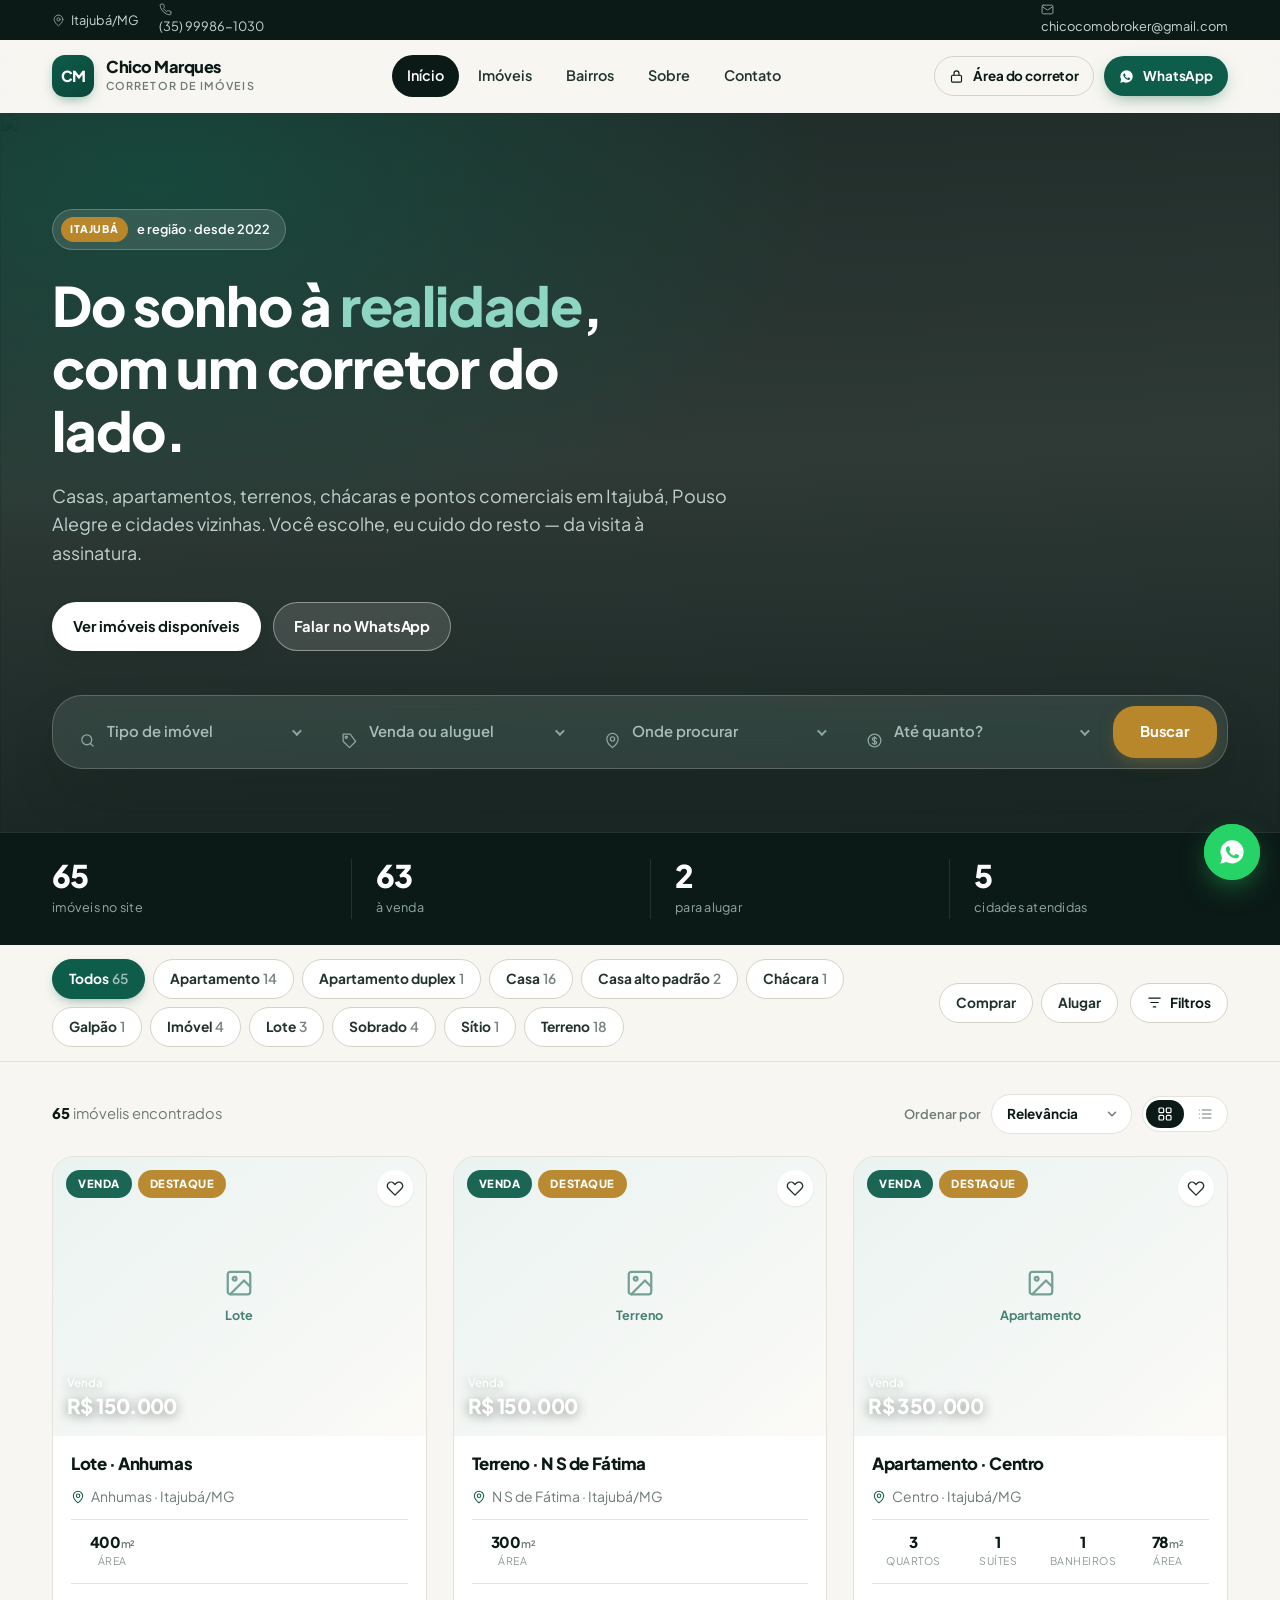
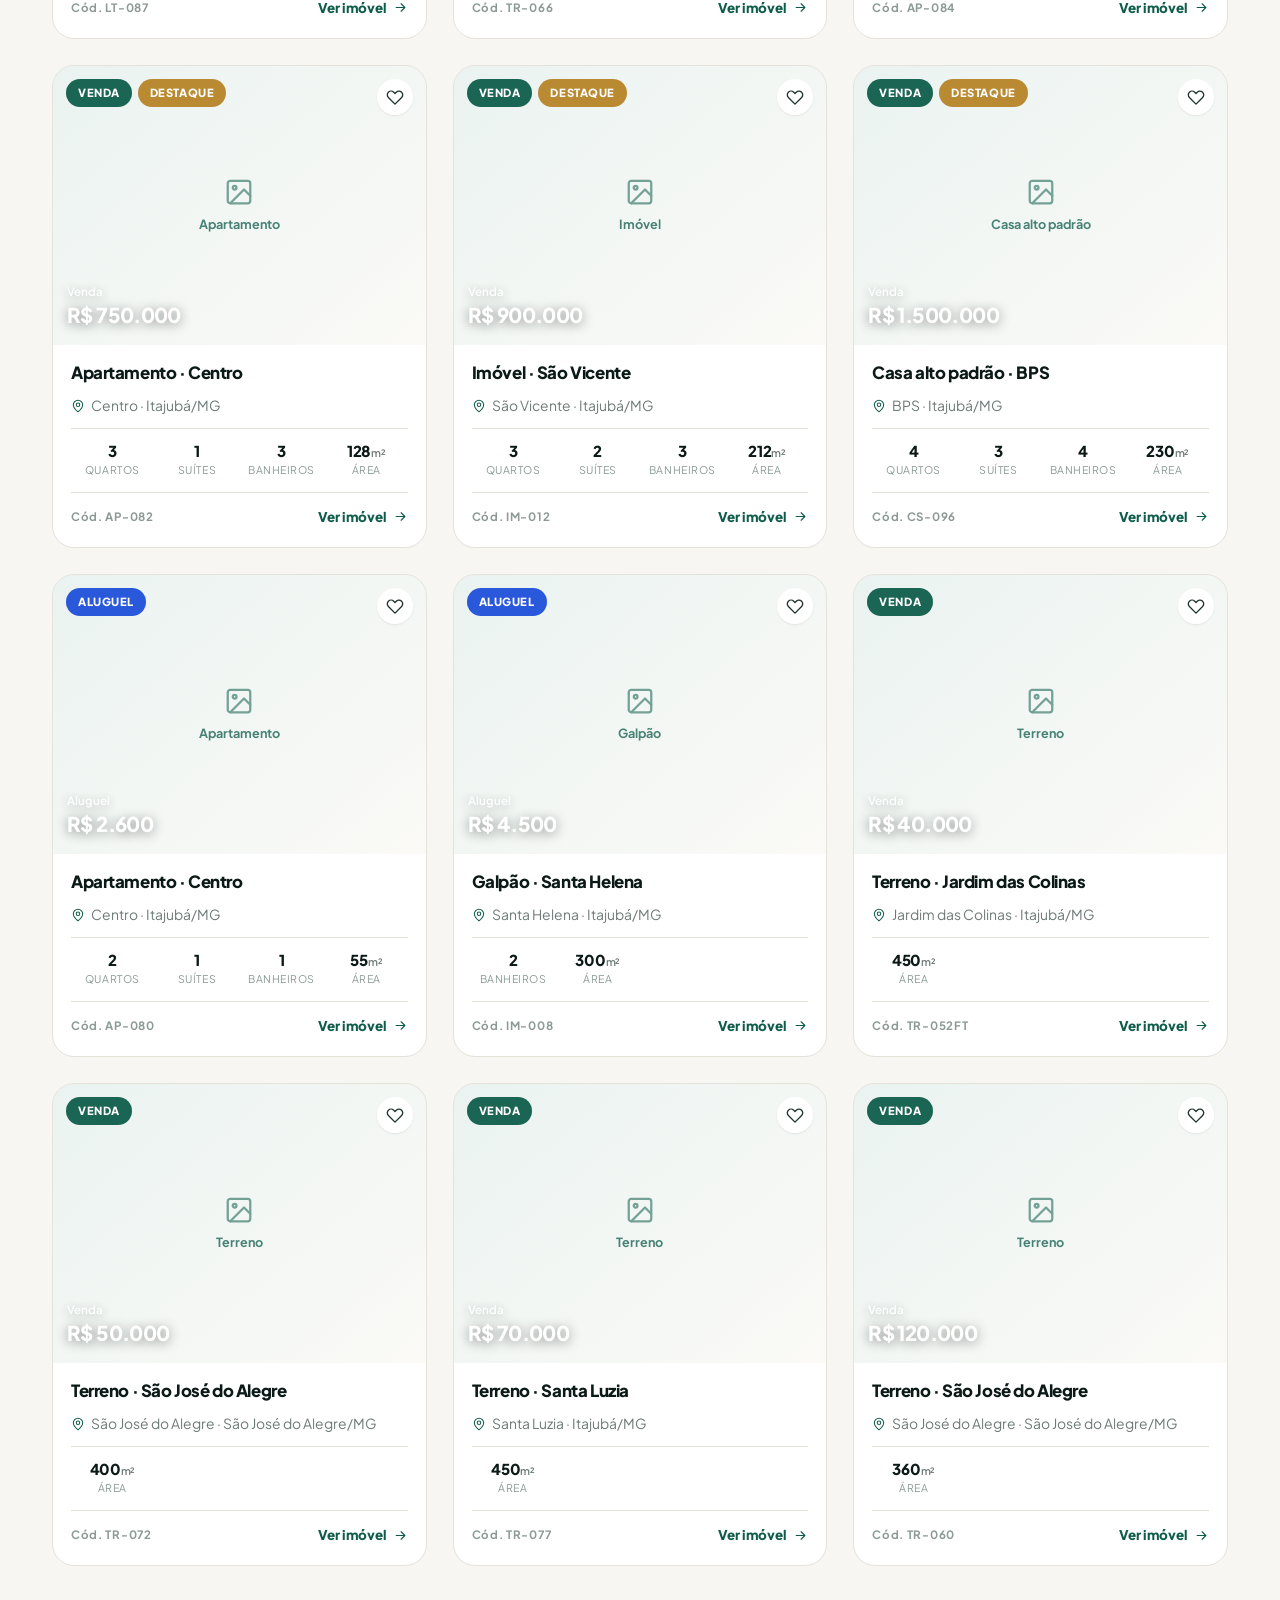
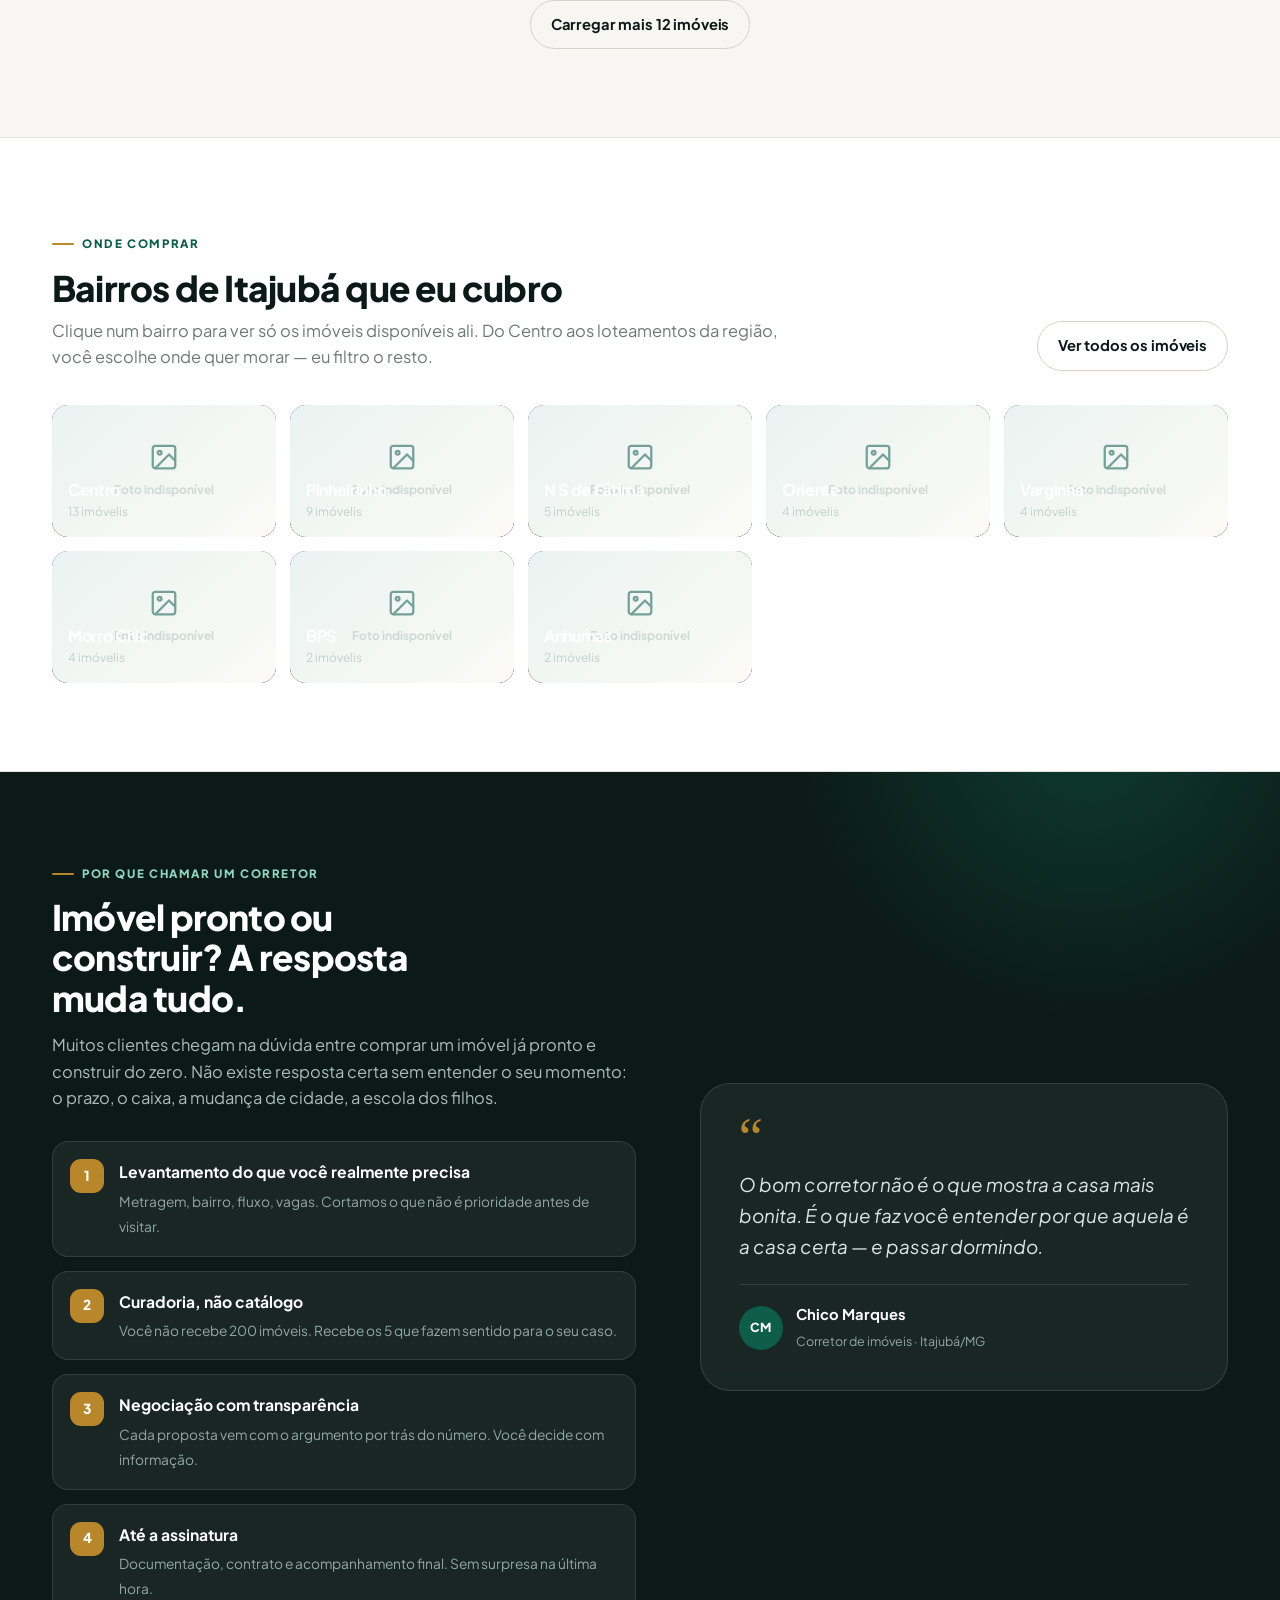
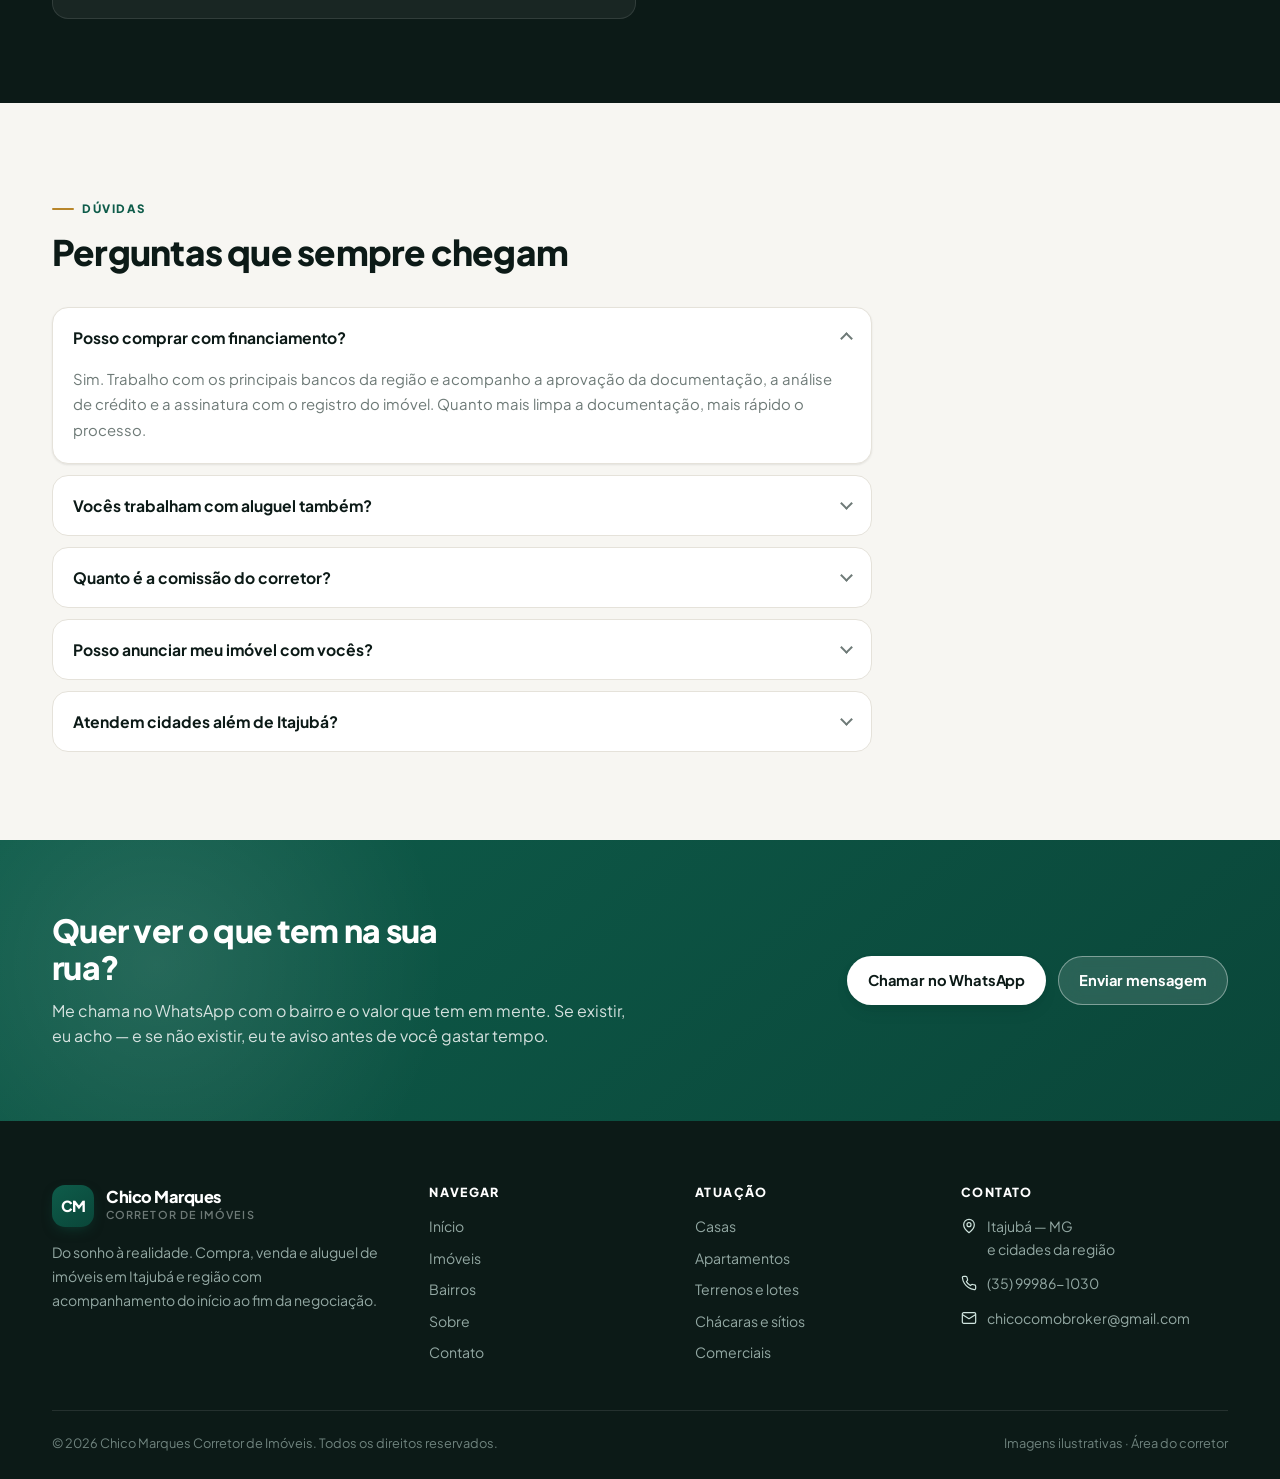
==== index.html @ 3d305823 "Add files via upload" ====
<!DOCTYPE html>
<html lang="pt-BR">
<head>
<meta charset="utf-8">
<meta name="viewport" content="width=device-width,initial-scale=1">
<title>Chico Marques · Corretor de Imóveis em Itajubá/MG</title>
<meta name="description" content="Casas, apartamentos, terrenos, chácaras e imóveis comerciais em Itajubá e região. Compra, venda e aluguel com acompanhamento do corretor Chico Marques.">
<meta name="theme-color" content="#0E5C4A">
<meta property="og:title" content="Chico Marques · Corretor de Imóveis em Itajubá/MG">
<meta property="og:description" content="Encontre casas, apartamentos e terrenos em Itajubá e região. Venda e aluguel.">
<meta property="og:type" content="website">
<link rel="preconnect" href="https://fonts.googleapis.com">
<link rel="preconnect" href="https://fonts.gstatic.com" crossorigin>
<link href="https://fonts.googleapis.com/css2?family=Plus+Jakarta+Sans:ital,wght@0,400;0,500;0,600;0,700;0,800;1,400&display=swap" rel="stylesheet">
<link rel="stylesheet" href="assets/css/styles.css">
<link rel="icon" href="data:image/svg+xml,<svg xmlns='http://www.w3.org/2000/svg' viewBox='0 0 100 100'><rect width='100' height='100' rx='24' fill='%230E5C4A'/><text x='50' y='68' font-size='46' font-family='sans-serif' font-weight='800' fill='white' text-anchor='middle'>CM</text></svg>">
</head>
<body id="top" data-page="home">

<!-- ===== HERO ===== -->
<section class="hero">
  <div class="hero-bg">
    <img src="https://images.unsplash.com/photo-1560518883-ce09059eeffa?auto=format&fit=crop&w=2000&q=72" alt="" aria-hidden="true">
  </div>
  <div class="wrap">
    <span class="hero-tag"><b>Itajubá</b> e região · desde 2022</span>
    <h1>Do sonho à <em>realidade</em>, com um corretor do lado.</h1>
    <p class="lead">Casas, apartamentos, terrenos, chácaras e pontos comerciais em Itajubá, Pouso Alegre e cidades vizinhas. Você escolhe, eu cuido do resto — da visita à assinatura.</p>
    <div class="hero-actions">
      <a class="btn btn-white" href="#imoveis">Ver imóveis disponíveis</a>
      <a class="btn btn-light" id="heroWa">Falar no WhatsApp</a>
    </div>

    <!-- busca rápida -->
    <form class="search" id="quickSearch" autocomplete="off">
      <div class="search-field">
        <span data-ic="search"></span>
        <select name="tipo" id="qTipo" required><option value="" selected>Tipo de imóvel</option></select>
      </div>
      <div class="search-field">
        <span data-ic="tag"></span>
        <select name="finalidade" id="qFim" required>
          <option value="">Venda ou aluguel</option>
          <option value="venda">Comprar</option>
          <option value="aluguel">Alugar</option>
        </select>
      </div>
      <div class="search-field">
        <span data-ic="pin"></span>
        <select name="local" id="qLocal" required><option value="" selected>Onde procurar</option></select>
      </div>
      <div class="search-field">
        <span data-ic="money"></span>
        <select name="preco" id="qPreco" required><option value="">Até quanto?</option></select>
      </div>
      <button class="btn btn-gold" type="submit">Buscar</button>
    </form>
  </div>

  <div class="stats">
    <div class="wrap">
      <div class="stat"><b data-stat="total">—</b><span>imóveis no site</span></div>
      <div class="stat"><b data-stat="venda">—</b><span>à venda</span></div>
      <div class="stat"><b data-stat="aluguel">—</b><span>para alugar</span></div>
      <div class="stat"><b data-stat="cidades">—</b><span>cidades atendidas</span></div>
    </div>
  </div>
</section>

<!-- ===== TOOLBAR DE FILTROS ===== -->
<div class="toolbar" id="imoveis">
  <div class="wrap">
    <div class="toolbar-row">
      <div class="chips" id="tipoChips"></div>
      <div class="chips" style="flex:none">
        <button class="chip" data-fim="venda">Comprar</button>
        <button class="chip" data-fim="aluguel">Alugar</button>
      </div>
      <button class="filter-btn" id="btnFiltros" aria-expanded="false"></button>
    </div>

    <div class="filters" id="filtros">
      <div class="filters-inner">
        <div class="fgroup">
          <label for="fCidade">Cidade</label>
          <select id="fCidade"><option value="">Todas</option></select>
        </div>
        <div class="fgroup">
          <label for="fBairro">Bairro</label>
          <select id="fBairro"><option value="">Todos</option></select>
        </div>
        <div class="fgroup">
          <label>Preço máximo</label>
          <div class="price-row">
            <select id="fPrecoMin"><option value="">mín.</option></select>
            <span>até</span>
            <select id="fPrecoMax"><option value="">máx.</option></select>
          </div>
        </div>
        <div class="fgroup">
          <label for="fQuartos">Dormitórios</label>
          <select id="fQuartos">
            <option value="">Qualquer</option>
            <option value="1">1+</option><option value="2">2+</option>
            <option value="3">3+</option><option value="4">4+</option><option value="5">5+</option>
          </select>
        </div>
        <div class="fgroup">
          <label for="fArea">Área mínima</label>
          <select id="fArea">
            <option value="">Qualquer</option>
            <option value="50">50 m²+</option><option value="100">100 m²+</option>
            <option value="150">150 m²+</option><option value="200">200 m²+</option>
            <option value="500">500 m²+</option>
          </select>
        </div>
        <div class="fgroup">
          <label>Extras</label>
          <div class="chipset">
            <label class="chk"><input type="checkbox" id="fDestaque"><span>Só destaques</span></label>
            <label class="chk"><input type="checkbox" id="fFav"><span>Meus favoritos</span></label>
          </div>
        </div>
        <div class="filt-actions">
          <button class="btn btn-ghost btn-sm" id="btnLimpar">Limpar todos os filtros</button>
          <span class="spacer"></span>
          <button class="btn btn-primary btn-sm" id="btnFecharFiltros">Ver resultados</button>
        </div>
      </div>
    </div>
  </div>
</div>

<!-- ===== GRID ===== -->
<section class="section" style="padding-top:32px">
  <div class="wrap">
    <div class="result-bar">
      <div class="result-count" id="resultCount">Carregando imóveis…</div>
      <div class="result-right">
        <label for="fOrdem">Ordenar por</label>
        <select id="fOrdem">
          <option value="relevancia">Relevância</option>
          <option value="menor">Menor preço</option>
          <option value="maior">Maior preço</option>
          <option value="area">Maior área</option>
          <option value="novo">Mais recentes</option>
        </select>
        <div class="viewtoggle" role="group" aria-label="Visualização">
          <button data-view="grid" class="on" aria-label="Grade" id="vGrid"></button>
          <button data-view="list" aria-label="Lista" id="vList"></button>
        </div>
      </div>
    </div>

    <div class="grid" id="grid"></div>
    <div id="emptyBox" hidden></div>
    <div style="display:flex;justify-content:center;margin-top:34px" id="moreBox" hidden>
      <button class="btn btn-ghost" id="btnMais">Carregar mais imóveis</button>
    </div>
  </div>
</section>

<!-- ===== BAIRROS ===== -->
<section class="section" id="bairros" style="background:var(--surface);border-block:1px solid var(--line)">
  <div class="wrap">
    <div class="section-head">
      <div>
        <span class="eyebrow">Onde comprar</span>
        <h2>Bairros de Itajubá que eu cubro</h2>
        <p class="lead">Clique num bairro para ver só os imóveis disponíveis ali. Do Centro aos loteamentos da região, você escolhe onde quer morar — eu filtro o resto.</p>
      </div>
      <button class="btn btn-ghost" id="verTodos">Ver todos os imóveis</button>
    </div>
    <div class="neigh" id="neighGrid"></div>
  </div>
</section>

<!-- ===== SOBRE ===== -->
<section class="band" id="sobre">
  <div class="wrap band-grid">
    <div>
      <span class="eyebrow" style="color:#8FD6C2">Por que chamar um corretor</span>
      <h2>Imóvel pronto ou construir? A resposta muda tudo.</h2>
      <p class="lead">Muitos clientes chegam na dúvida entre comprar um imóvel já pronto e construir do zero. Não existe resposta certa sem entender o seu momento: o prazo, o caixa, a mudança de cidade, a escola dos filhos.</p>
      <div class="pill-list">
        <div class="pill-row"><span class="n">1</span><div><b>Levantamento do que você realmente precisa</b><span>Metragem, bairro, fluxo, vagas. Cortamos o que não é prioridade antes de visitar.</span></div></div>
        <div class="pill-row"><span class="n">2</span><div><b>Curadoria, não catálogo</b><span>Você não recebe 200 imóveis. Recebe os 5 que fazem sentido para o seu caso.</span></div></div>
        <div class="pill-row"><span class="n">3</span><div><b>Negociação com transparência</b><span>Cada proposta vem com o argumento por trás do número. Você decide com informação.</span></div></div>
        <div class="pill-row"><span class="n">4</span><div><b>Até a assinatura</b><span>Documentação, contrato e acompanhamento final. Sem surpresa na última hora.</span></div></div>
      </div>
    </div>
    <div class="quote">
      <div class="quote-mark">“</div>
      <p>O bom corretor não é o que mostra a casa mais bonita. É o que faz você entender por que aquela é a casa certa — e passar dormindo.</p>
      <footer>
        <span class="av">CM</span>
        <div><b>Chico Marques</b><span>Corretor de imóveis · Itajubá/MG</span></div>
      </footer>
    </div>
  </div>
</section>

<!-- ===== FAQ ===== -->
<section class="section">
  <div class="wrap">
    <div class="section-head">
      <div>
        <span class="eyebrow">Dúvidas</span>
        <h2>Perguntas que sempre chegam</h2>
      </div>
    </div>
    <div class="faq">
      <details open><summary>Posso comprar com financiamento?</summary><div class="ans">Sim. Trabalho com os principais bancos da região e acompanho a aprovação da documentação, a análise de crédito e a assinatura com o registro do imóvel. Quanto mais limpa a documentação, mais rápido o processo.</div></details>
      <details><summary>Vocês trabalham com aluguel também?</summary><div class="ans">Sim. Além de vendas, atendo locação de casas, apartamentos, salas e galpões — tanto para proprietários que querem ter o imóvel alugado quanto para quem busca morar ou montar negócio.</div></details>
      <details><summary>Quanto é a comissão do corretor?</summary><div class="ans">A comissão varia conforme o tipo de operação e é combinada antes de qualquer anúncio. Nada é cobrado do cliente sem alinhamento prévio — é uma regra que não negocio.</div></details>
      <details><summary>Posso anunciar meu imóvel com vocês?</summary><div class="ans">Pode. A área do corretor permite cadastrar o imóvel em poucos minutos, com fotos, valor, metragem e descrição. É só pedir o acesso — leva menos de um minuto para começar.</div></details>
      <details><summary>Atendem cidades além de Itajubá?</summary><div class="ans">Sim. Atendo Itajubá, Pouso Alegre e região, incluindo Pedralva, Piranguinho, Delfim Moreira, Santa Rita do Sapucaí e São José do Alegre.</div></details>
    </div>
  </div>
</section>

<!-- ===== CTA ===== -->
<section class="cta">
  <div class="wrap">
    <div>
      <h2>Quer ver o que tem na sua rua?</h2>
      <p>Me chama no WhatsApp com o bairro e o valor que tem em mente. Se existir, eu acho — e se não existir, eu te aviso antes de você gastar tempo.</p>
    </div>
    <div class="cta-actions">
      <a class="btn btn-white" id="ctaWa">Chamar no WhatsApp</a>
      <a class="btn btn-light" href="contato.html">Enviar mensagem</a>
    </div>
  </div>
</section>

<script src="assets/js/data.js"></script>
<script src="assets/js/supabase-config.js"></script>
<script src="assets/js/app.js"></script>
<script>CM.run('assets/js/home.js')</script>
</body>
</html>
---- assets/css/styles.css ----
/* ============================================================
   Chico Marques — Corretor de Imóveis · Itajubá/MG
   Design system
   ============================================================ */

/* ---------- reset ---------- */
*,*::before,*::after{box-sizing:border-box}
*{margin:0;padding:0}
html{-webkit-text-size-adjust:100%;scroll-behavior:smooth}
img,svg,video{display:block;max-width:100%}
button,input,select,textarea{font:inherit;color:inherit}
button{background:none;border:0;cursor:pointer}
a{color:inherit;text-decoration:none}
ul,ol{list-style:none}

/* ---------- tokens ---------- */
:root{
  --ink:#0C1A17;
  --ink-2:#22332F;
  --muted:#6E7A77;
  --muted-2:#8C9995;

  --bg:#F7F6F2;
  --surface:#FFFFFF;
  --surface-2:#FBFAF7;
  --line:#E5E2DA;
  --line-2:#D6D2C6;

  --brand:#0E5C4A;
  --brand-700:#0A4639;
  --brand-600:#115F4B;
  --brand-100:#CFE4DE;
  --brand-50:#EAF3F1;

  --gold:#B8862B;
  --gold-50:#F7EFE0;

  --venda:#0E5C4A;
  --aluguel:#1D4ED8;

  --r-sm:10px; --r:16px; --r-lg:22px; --r-xl:30px; --r-full:999px;

  --sh-1:0 1px 2px rgba(12,26,23,.05), 0 1px 3px rgba(12,26,23,.04);
  --sh-2:0 2px 6px rgba(12,26,23,.05), 0 8px 20px -6px rgba(12,26,23,.10);
  --sh-3:0 10px 34px -10px rgba(12,26,23,.18), 0 4px 10px -4px rgba(12,26,23,.08);
  --sh-4:0 24px 60px -18px rgba(12,26,23,.30);

  --ff:'Plus Jakarta Sans',-apple-system,BlinkMacSystemFont,'Segoe UI',Roboto,sans-serif;
  --maxw:1240px;
  --hdr:72px;
}

/* ---------- base ---------- */
body{
  font-family:var(--ff);
  background:var(--bg);
  color:var(--ink);
  font-size:16px;
  line-height:1.6;
  -webkit-font-smoothing:antialiased;
  overflow-x:hidden;
}
body.no-scroll{overflow:hidden}
h1,h2,h3,h4{line-height:1.15;letter-spacing:-.022em;font-weight:800}
h1{font-size:clamp(2rem,4.6vw,3.4rem)}
h2{font-size:clamp(1.5rem,2.8vw,2.2rem)}
h3{font-size:1.12rem;font-weight:700}
small{font-size:.82rem}
img{background:var(--line)}

.wrap{width:100%;max-width:var(--maxw);margin-inline:auto;padding-inline:clamp(16px,4vw,32px)}
.sr{position:absolute;width:1px;height:1px;padding:0;margin:-1px;overflow:hidden;clip:rect(0 0 0 0);white-space:nowrap;border:0}
.eyebrow{
  display:inline-flex;align-items:center;gap:8px;
  font-size:.72rem;font-weight:800;letter-spacing:.14em;text-transform:uppercase;
  color:var(--brand);margin-bottom:14px;
}
.eyebrow::before{content:"";width:22px;height:2px;background:var(--gold);border-radius:2px}
.lead{color:var(--muted);font-size:1.03rem;max-width:62ch}
.mono{font-variant-numeric:tabular-nums}

/* ---------- buttons ---------- */
.btn{
  display:inline-flex;align-items:center;justify-content:center;gap:9px;
  padding:12px 20px;border-radius:var(--r-full);
  font-weight:700;font-size:.92rem;letter-spacing:-.01em;
  border:1.5px solid transparent;cursor:pointer;
  transition:transform .16s ease,box-shadow .2s ease,background .2s ease,color .2s ease,border-color .2s ease;
  white-space:nowrap;
}
.btn:active{transform:translateY(1px) scale(.99)}
.btn svg{width:17px;height:17px;flex:none}
.btn-primary{background:var(--brand);color:#fff;box-shadow:0 6px 18px -6px rgba(14,92,74,.55)}
.btn-primary:hover{background:var(--brand-700);box-shadow:0 10px 26px -8px rgba(14,92,74,.6)}
.btn-gold{background:var(--gold);color:#fff;box-shadow:0 6px 18px -6px rgba(184,134,43,.5)}
.btn-gold:hover{filter:brightness(.93)}
.btn-ghost{background:transparent;border-color:var(--line-2);color:var(--ink)}
.btn-ghost:hover{border-color:var(--ink);background:var(--surface)}
.btn-light{background:rgba(255,255,255,.13);border-color:rgba(255,255,255,.4);color:#fff;backdrop-filter:blur(10px)}
.btn-light:hover{background:rgba(255,255,255,.24)}
.btn-white{background:#fff;color:var(--ink);box-shadow:var(--sh-2)}
.btn-white:hover{box-shadow:var(--sh-3)}
.btn-danger{background:#FEF2F2;color:#B42318;border-color:#FBD5D5}
.btn-danger:hover{background:#FEE2E2}
.btn-sm{padding:8px 14px;font-size:.84rem}
.btn-sm svg{width:15px;height:15px}
.btn-block{width:100%}
.btn[disabled]{opacity:.5;pointer-events:none}

/* ---------- topbar ---------- */
.topbar{background:var(--ink);color:#C9D4D0;font-size:.8rem}
.topbar .wrap{display:flex;align-items:center;justify-content:space-between;gap:20px;height:40px}
.topbar a:hover{color:#fff}
.topbar-l{display:flex;align-items:center;gap:20px}
.topbar span{display:inline-flex;align-items:center;gap:6px}
.topbar svg{width:13px;height:13px;opacity:.7}

/* ---------- header ---------- */
.header{
  position:sticky;top:0;z-index:80;
  background:rgba(247,246,242,.82);
  backdrop-filter:saturate(180%) blur(16px);
  border-bottom:1px solid transparent;
  transition:border-color .25s,box-shadow .25s,background .25s;
}
.header.stuck{border-bottom-color:var(--line);box-shadow:0 2px 14px -8px rgba(12,26,23,.2)}
.header .wrap{display:flex;align-items:center;justify-content:space-between;gap:24px;height:var(--hdr)}
.brand{display:flex;align-items:center;gap:12px;flex:none}
.brand-mark{
  width:42px;height:42px;border-radius:13px;flex:none;
  background:linear-gradient(145deg,var(--brand) 0%,var(--brand-700) 100%);
  color:#fff;display:grid;place-items:center;font-weight:800;font-size:.95rem;letter-spacing:-.04em;
  box-shadow:0 5px 14px -5px rgba(14,92,74,.6);
}
.brand-txt strong{display:block;font-size:1.02rem;font-weight:800;letter-spacing:-.03em;line-height:1.15}
.brand-txt span{display:block;font-size:.68rem;color:var(--muted);letter-spacing:.1em;text-transform:uppercase;font-weight:600}

.nav{display:flex;align-items:center;gap:4px}
.nav a{
  padding:9px 15px;border-radius:var(--r-full);font-size:.9rem;font-weight:600;color:var(--ink-2);
  transition:background .18s,color .18s;
}
.nav a:hover{background:var(--brand-50);color:var(--brand)}
.nav a.on{background:var(--ink);color:#fff}
.header-cta{display:flex;align-items:center;gap:10px;flex:none}

.burger{display:none;width:42px;height:42px;border-radius:12px;border:1.5px solid var(--line-2);place-items:center}
.burger svg{width:20px;height:20px}

/* mobile drawer */
.drawer{
  position:fixed;inset:0;z-index:120;visibility:hidden;
  overflow:hidden;   /* sem isso o painel fechado (translateX(100%)) estica a página */
}
.drawer.open{visibility:visible}
.drawer-bd{position:absolute;inset:0;background:rgba(12,26,23,.5);opacity:0;transition:opacity .28s}
.drawer.open .drawer-bd{opacity:1}
.drawer-panel{
  position:absolute;top:0;right:0;height:100%;width:min(330px,86vw);
  background:var(--surface);box-shadow:var(--sh-4);
  transform:translateX(100%);transition:transform .3s cubic-bezier(.4,0,.2,1);
  display:flex;flex-direction:column;padding:20px;
}
.drawer.open .drawer-panel{transform:none}
.drawer-panel nav{display:flex;flex-direction:column;gap:2px;margin-top:22px}
.drawer-panel nav a{padding:14px 16px;border-radius:14px;font-weight:700;font-size:1rem}
.drawer-panel nav a:hover{background:var(--brand-50);color:var(--brand)}
.drawer-x{margin-left:auto;width:40px;height:40px;border-radius:12px;display:grid;place-items:center;background:var(--bg)}
.drawer-x svg{width:19px;height:19px}
.drawer-foot{margin-top:auto;display:grid;gap:10px}

/* ---------- hero ---------- */
.hero{position:relative;isolation:isolate;color:#fff;overflow:hidden;background:var(--ink)}
.hero-bg{position:absolute;inset:0;z-index:-2}
.hero-bg img{width:100%;height:100%;object-fit:cover;opacity:.42}
.hero-bg::after{
  content:"";position:absolute;inset:0;
  background:
    radial-gradient(1100px 600px at 12% 8%, rgba(14,92,74,.55), transparent 62%),
    linear-gradient(178deg, rgba(12,26,23,.78) 0%, rgba(12,26,23,.62) 42%, rgba(12,26,23,.94) 100%);
}
.hero .wrap{padding-block:clamp(52px,8vw,96px) clamp(40px,6vw,64px);position:relative}
.hero-tag{
  display:inline-flex;align-items:center;gap:9px;padding:7px 15px 7px 8px;border-radius:var(--r-full);
  background:rgba(255,255,255,.12);border:1px solid rgba(255,255,255,.22);
  backdrop-filter:blur(10px);font-size:.8rem;font-weight:600;margin-bottom:24px;
}
.hero-tag b{
  background:var(--gold);color:#fff;font-size:.66rem;font-weight:800;letter-spacing:.08em;
  text-transform:uppercase;padding:4px 9px;border-radius:var(--r-full);
}
.hero h1{max-width:16ch;margin-bottom:20px}
.hero h1 em{font-style:normal;color:#8FD6C2}
.hero p.lead{color:#C2D0CC;font-size:clamp(1rem,1.4vw,1.12rem);max-width:52ch;margin-bottom:34px}
.hero-actions{display:flex;flex-wrap:wrap;gap:12px;margin-bottom:44px}

/* busca */
.search{
  background:rgba(255,255,255,.1);
  border:1px solid rgba(255,255,255,.2);
  backdrop-filter:blur(18px) saturate(160%);
  border-radius:var(--r-xl);
  padding:10px;display:grid;gap:8px;
  grid-template-columns:repeat(4,1fr) auto;
  box-shadow:var(--sh-4);
}
.search-field{position:relative;display:flex;align-items:center}
.search-field svg{position:absolute;left:16px;width:17px;height:17px;color:#8FA5A0;pointer-events:none}
.search-field select{
  width:100%;appearance:none;-webkit-appearance:none;
  background:transparent;border:0;outline:0;
  color:#fff;font-weight:600;font-size:.93rem;
  padding:14px 34px 14px 44px;border-radius:var(--r-lg);cursor:pointer;
  transition:background .2s;
}
.search-field select:hover{background:rgba(255,255,255,.08)}
.search-field select option{background:var(--surface);color:var(--ink);font-weight:500}
.search-field select:invalid,.search-field select.ph{color:#A9BCB8}
.search-field::after{
  content:"";position:absolute;right:18px;width:7px;height:7px;pointer-events:none;
  border-right:2px solid #8FA5A0;border-bottom:2px solid #8FA5A0;transform:rotate(45deg) translateY(-2px);
}
.search .btn{align-self:stretch;border-radius:var(--r-lg);padding-inline:26px}
.search-div{display:none}

/* stats */
.stats{
  position:relative;margin-top:-1px;
  background:var(--ink);color:#fff;
  border-top:1px solid rgba(255,255,255,.1);
}
.stats .wrap{
  display:grid;grid-template-columns:repeat(4,1fr);
  padding-block:26px;gap:20px;
}
.stat b{display:block;font-size:clamp(1.4rem,2.6vw,1.95rem);font-weight:800;letter-spacing:-.03em;line-height:1.1}
.stat span{font-size:.79rem;color:#93A8A3;letter-spacing:.02em}
.stat + .stat{border-left:1px solid rgba(255,255,255,.1);padding-left:24px}

/* ---------- seções ---------- */
.section{padding-block:clamp(52px,7vw,88px)}
.section-head{display:flex;align-items:flex-end;justify-content:space-between;gap:24px;flex-wrap:wrap;margin-bottom:34px}
.section-head .lead{margin-top:10px}

/* ---------- toolbar / filtros ---------- */
.toolbar{
  position:sticky;top:var(--hdr);z-index:60;
  background:rgba(247,246,242,.93);
  backdrop-filter:saturate(180%) blur(14px);
  border-bottom:1px solid var(--line);
  padding-block:14px;
}
.toolbar-row{display:flex;align-items:center;gap:12px;flex-wrap:wrap}
.chips{display:flex;gap:8px;flex-wrap:wrap;flex:1;min-width:0}
.chip{
  padding:8px 16px;border-radius:var(--r-full);
  border:1.5px solid var(--line-2);background:var(--surface);
  font-size:.86rem;font-weight:700;color:var(--ink-2);
  transition:all .18s ease;white-space:nowrap;
}
.chip:hover{border-color:var(--brand);color:var(--brand)}
.chip.on{background:var(--brand);border-color:var(--brand);color:#fff;box-shadow:0 5px 14px -6px rgba(14,92,74,.6)}
.chip .n{opacity:.6;font-weight:600;margin-left:3px}
.filter-btn{
  display:inline-flex;align-items:center;gap:8px;padding:8px 16px;border-radius:var(--r-full);
  border:1.5px solid var(--line-2);background:var(--surface);font-size:.86rem;font-weight:700;
  transition:all .18s;white-space:nowrap;
}
.filter-btn:hover{border-color:var(--brand);color:var(--brand)}
.filter-btn.on{background:var(--ink);border-color:var(--ink);color:#fff}
.filter-btn svg{width:15px;height:15px}
.filter-btn .n{
  background:var(--gold);color:#fff;font-size:.7rem;font-weight:800;
  min-width:18px;height:18px;border-radius:var(--r-full);display:grid;place-items:center;padding-inline:5px;
}

/* painel de filtros */
.filters{
  overflow:hidden;max-height:0;opacity:0;
  transition:max-height .38s cubic-bezier(.4,0,.2,1),opacity .28s,margin .38s;
  margin-top:0;
}
.filters.open{max-height:620px;opacity:1;margin-top:14px}
.filters-inner{
  background:var(--surface);border:1px solid var(--line);border-radius:var(--r-lg);
  padding:22px;box-shadow:var(--sh-1);
  display:grid;gap:20px;
  grid-template-columns:repeat(auto-fit,minmax(185px,1fr));
}
.fgroup{display:flex;flex-direction:column;gap:7px;min-width:0}
.fgroup>label{font-size:.72rem;font-weight:800;letter-spacing:.09em;text-transform:uppercase;color:var(--muted)}
.fgroup select,.fgroup input{
  width:100%;appearance:none;-webkit-appearance:none;
  background:var(--surface-2);border:1.5px solid var(--line);border-radius:12px;
  padding:11px 13px;font-size:.9rem;font-weight:600;outline:0;transition:border-color .18s,background .18s;
}
.fgroup select{
  background-image:url("data:image/svg+xml,%3Csvg xmlns='http://www.w3.org/2000/svg' viewBox='0 0 24 24' fill='none' stroke='%236E7A77' stroke-width='2.5' stroke-linecap='round'%3E%3Cpath d='m6 9 6 6 6-6'/%3E%3C/svg%3E");
  background-repeat:no-repeat;background-position:right 11px center;background-size:15px;padding-right:34px;
}
.fgroup select:hover,.fgroup input:hover{border-color:var(--line-2)}
.fgroup select:focus,.fgroup input:focus{border-color:var(--brand);background:#fff;box-shadow:0 0 0 3px var(--brand-50)}
.fgroup input::placeholder{color:var(--muted-2);font-weight:500}
.price-row{display:grid;grid-template-columns:1fr auto 1fr;align-items:center;gap:8px}
.price-row span{color:var(--muted-2);font-size:.8rem}
.filt-actions{grid-column:1/-1;display:flex;gap:10px;flex-wrap:wrap;padding-top:4px;border-top:1px solid var(--line);margin-top:2px}
.filt-actions .spacer{flex:1}

.result-bar{display:flex;align-items:center;justify-content:space-between;gap:16px;flex-wrap:wrap;margin-bottom:22px}
.result-count{font-size:.92rem;color:var(--muted)}
.result-count b{color:var(--ink);font-weight:800}
.result-right{display:flex;align-items:center;gap:10px}
.result-right label{font-size:.8rem;color:var(--muted);font-weight:600}
.result-right select{
  appearance:none;-webkit-appearance:none;background:var(--surface);
  border:1.5px solid var(--line);border-radius:var(--r-full);
  padding:8px 34px 8px 15px;font-size:.85rem;font-weight:700;cursor:pointer;outline:0;
  background-image:url("data:image/svg+xml,%3Csvg xmlns='http://www.w3.org/2000/svg' viewBox='0 0 24 24' fill='none' stroke='%236E7A77' stroke-width='2.5' stroke-linecap='round'%3E%3Cpath d='m6 9 6 6 6-6'/%3E%3C/svg%3E");
  background-repeat:no-repeat;background-position:right 12px center;background-size:14px;
}
.viewtoggle{display:flex;gap:2px;background:var(--surface);border:1.5px solid var(--line);border-radius:var(--r-full);padding:3px}
.viewtoggle button{padding:6px 11px;border-radius:var(--r-full);color:var(--muted);display:grid;place-items:center}
.viewtoggle button.on{background:var(--ink);color:#fff}
.viewtoggle svg{width:16px;height:16px}

/* ---------- grid + card ---------- */
.grid{
  display:grid;gap:clamp(18px,2.2vw,26px);
  grid-template-columns:repeat(auto-fill,minmax(310px,1fr));
}
.grid.list{grid-template-columns:1fr;gap:20px}

.card{
  background:var(--surface);border:1px solid var(--line);border-radius:var(--r-lg);
  overflow:hidden;display:flex;flex-direction:column;
  transition:transform .28s cubic-bezier(.2,.8,.3,1),box-shadow .28s,border-color .28s;
  position:relative;
}
.card:hover{transform:translateY(-5px);box-shadow:var(--sh-3);border-color:var(--line-2)}
.card-media{position:relative;aspect-ratio:4/3;overflow:hidden;background:var(--line)}
.card-media img{width:100%;height:100%;object-fit:cover;transition:transform .6s cubic-bezier(.2,.8,.3,1)}
.card:hover .card-media img{transform:scale(1.07)}
.card-media::after{
  content:"";position:absolute;inset:0;
  background:linear-gradient(to top,rgba(12,26,23,.5) 0%,transparent 42%);
  opacity:.85;pointer-events:none;
}
.card-badges{position:absolute;top:13px;left:13px;display:flex;gap:6px;z-index:2;flex-wrap:wrap}
.badge{
  padding:5px 12px;border-radius:var(--r-full);font-size:.7rem;font-weight:800;
  letter-spacing:.05em;text-transform:uppercase;backdrop-filter:blur(8px);
}
.badge.venda{background:rgba(14,92,74,.94);color:#fff}
.badge.aluguel{background:rgba(29,78,216,.94);color:#fff}
.badge.destaque{background:rgba(184,134,43,.96);color:#fff}
.badge.off{background:rgba(12,26,23,.8);color:#fff}
.card-price{
  position:absolute;bottom:13px;left:14px;z-index:2;color:#fff;
  font-size:1.28rem;font-weight:800;letter-spacing:-.03em;text-shadow:0 2px 12px rgba(0,0,0,.45);
}
.card-price small{font-size:.72rem;font-weight:600;opacity:.85;display:block;letter-spacing:0;margin-bottom:-2px}
.card-fav{
  position:absolute;top:13px;right:13px;z-index:3;
  width:36px;height:36px;border-radius:var(--r-full);
  background:rgba(255,255,255,.9);backdrop-filter:blur(8px);
  display:grid;place-items:center;box-shadow:var(--sh-1);
  transition:transform .2s,background .2s;
}
.card-fav:hover{transform:scale(1.1)}
.card-fav svg{width:18px;height:18px;color:var(--ink-2);transition:fill .2s,color .2s}
.card-fav.on svg{fill:#E02424;color:#E02424}
.card-body{padding:17px 18px 19px;display:flex;flex-direction:column;gap:11px;flex:1}
.card-title{font-size:1.05rem;font-weight:800;letter-spacing:-.025em;line-height:1.3}
.card-loc{display:flex;align-items:center;gap:6px;color:var(--muted);font-size:.87rem}
.card-loc svg{width:14px;height:14px;flex:none;color:var(--brand)}
.card-specs{
  display:grid;grid-template-columns:repeat(4,1fr);gap:2px;
  padding-top:13px;margin-top:auto;border-top:1px solid var(--line);
}
.spec{text-align:center;padding:0 2px}
.spec b{display:block;font-size:.94rem;font-weight:800;letter-spacing:-.02em;line-height:1.2}
.spec b s{text-decoration:none;font-size:.72em;font-weight:600;color:var(--muted)}
.spec span{display:block;font-size:.66rem;color:var(--muted-2);text-transform:uppercase;letter-spacing:.05em;margin-top:2px}
.card-foot{
  display:flex;align-items:center;justify-content:space-between;gap:10px;
  padding-top:13px;margin-top:2px;border-top:1px solid var(--line);
}
.card-code{font-size:.72rem;color:var(--muted-2);font-weight:700;letter-spacing:.06em}
.card-cta{
  display:inline-flex;align-items:center;gap:6px;font-size:.84rem;font-weight:800;color:var(--brand);
}
.card-cta svg{width:15px;height:15px;transition:transform .2s}
.card:hover .card-cta svg{transform:translateX(3px)}

/* card list */
.grid.list .card{flex-direction:row}
.grid.list .card-media{width:300px;flex:none;aspect-ratio:auto}
.grid.list .card-badges,.grid.list .card-price{left:13px;top:13px;bottom:auto}
.grid.list .card-price{top:auto;bottom:13px}
.grid.list .card-fav{top:13px;right:13px}
.grid.list .card-body{padding:22px 24px}
.grid.list .card-title{font-size:1.3rem}
.grid.list .card-specs{max-width:420px}

/* skeleton */
.skel{background:var(--surface);border:1px solid var(--line);border-radius:var(--r-lg);overflow:hidden}
.skel .s-media{aspect-ratio:4/3;background:linear-gradient(100deg,var(--line) 30%,#EFEDE7 50%,var(--line) 70%);background-size:220% 100%;animation:sh 1.3s infinite}
.skel .s-body{padding:18px;display:grid;gap:10px}
.skel .s-bar{height:11px;border-radius:6px;background:linear-gradient(100deg,var(--line) 30%,#EFEDE7 50%,var(--line) 70%);background-size:220% 100%;animation:sh 1.3s infinite}
.skel .s-bar.w60{width:60%}
.skel .s-bar.w40{width:40%}
@keyframes sh{0%{background-position:200% 0}100%{background-position:-20% 0}}

/* fallback de imagem quebrada */
.img-fallback{
  position:absolute;inset:0;z-index:1;
  display:flex;flex-direction:column;align-items:center;justify-content:center;gap:9px;
  background:linear-gradient(140deg,var(--brand-50),var(--surface-2));
  color:var(--brand);text-align:center;padding:16px;
}
.img-fallback svg{width:30px;height:30px;opacity:.55}
.img-fallback span{font-size:.79rem;font-weight:700;opacity:.75;line-height:1.4;max-width:80%}
.gal-main,.card-media,.gal-thumb,.photo-item,.tbl .c-im img,.about-media{position:relative}

/* empty */
.empty{
  text-align:center;padding:clamp(46px,8vw,80px) 24px;
  background:var(--surface);border:1.5px dashed var(--line-2);border-radius:var(--r-xl);
}
.empty .ico{
  width:62px;height:62px;border-radius:20px;background:var(--brand-50);color:var(--brand);
  display:grid;place-items:center;margin:0 auto 20px;
}
.empty .ico svg{width:28px;height:28px}
.empty h3{margin-bottom:9px}
.empty p{color:var(--muted);max-width:44ch;margin:0 auto 22px}

/* ---------- destaque / destaque band ---------- */
.band{background:var(--ink);color:#fff;padding-block:clamp(52px,7vw,84px);position:relative;overflow:hidden}
.band::before{
  content:"";position:absolute;top:-40%;right:-10%;width:640px;height:640px;border-radius:50%;
  background:radial-gradient(circle,rgba(14,92,74,.5),transparent 66%);
}
.band .wrap{position:relative}
.band h2{color:#fff;max-width:18ch}
.band .lead{color:#A9BCB8;margin-top:14px}
.band-grid{display:grid;grid-template-columns:1.05fr .95fr;gap:clamp(32px,5vw,64px);align-items:center}
.pill-list{display:grid;gap:14px;margin-top:30px}
.pill-row{
  display:flex;gap:15px;align-items:flex-start;
  padding:17px;border-radius:var(--r);
  background:rgba(255,255,255,.055);border:1px solid rgba(255,255,255,.1);
  transition:background .22s,transform .22s;
}
.pill-row:hover{background:rgba(255,255,255,.1);transform:translateX(4px)}
.pill-row .n{
  width:34px;height:34px;flex:none;border-radius:11px;background:var(--gold);color:#fff;
  display:grid;place-items:center;font-weight:800;font-size:.86rem;
}
.pill-row b{display:block;font-size:.98rem;margin-bottom:3px}
.pill-row span{font-size:.86rem;color:#93A8A3;line-height:1.5}
.quote{
  background:rgba(255,255,255,.055);border:1px solid rgba(255,255,255,.12);
  border-radius:var(--r-xl);padding:clamp(26px,3.4vw,38px);backdrop-filter:blur(10px);
}
.quote-mark{font-size:3.4rem;line-height:.6;color:var(--gold);font-family:Georgia,serif;margin-bottom:14px}
.quote p{font-size:clamp(1.02rem,1.5vw,1.18rem);line-height:1.65;color:#DCE5E2;font-style:italic}
.quote footer{margin-top:22px;padding-top:18px;border-top:1px solid rgba(255,255,255,.12);display:flex;align-items:center;gap:13px}
.quote footer .av{
  width:44px;height:44px;border-radius:50%;background:var(--brand);color:#fff;
  display:grid;place-items:center;font-weight:800;flex:none;
}
.quote footer b{display:block;font-size:.92rem}
.quote footer span{font-size:.78rem;color:#93A8A3}

/* bairros */
.neigh{display:grid;grid-template-columns:repeat(auto-fill,minmax(210px,1fr));gap:14px}
.neigh a{
  position:relative;height:132px;border-radius:var(--r);overflow:hidden;
  display:flex;flex-direction:column;align-items:flex-start;justify-content:flex-end;
  padding:16px;color:#fff;
  background:var(--ink-2);transition:transform .28s,box-shadow .28s;
}
.neigh a:hover{transform:translateY(-4px);box-shadow:var(--sh-3)}
.neigh img{position:absolute;inset:0;width:100%;height:100%;object-fit:cover;opacity:.62;transition:transform .55s,opacity .3s}
.neigh a:hover img{transform:scale(1.09);opacity:.5}
.neigh a::after{content:"";position:absolute;inset:0;background:linear-gradient(to top,rgba(12,26,23,.9),transparent 66%)}
.neigh b{position:relative;z-index:2;font-size:1rem;letter-spacing:-.02em;line-height:1.3}
.neigh span{position:relative;z-index:2;font-size:.75rem;color:#C2D0CC;display:block;margin-top:1px}

/* ---------- CTA ---------- */
.cta{background:linear-gradient(140deg,var(--brand) 0%,var(--brand-700) 100%);color:#fff;padding-block:clamp(46px,6vw,72px);position:relative;overflow:hidden}
.cta::after{
  content:"";position:absolute;bottom:-55%;left:-12%;width:620px;height:620px;border-radius:50%;
  background:radial-gradient(circle,rgba(255,255,255,.1),transparent 66%);
}
.cta .wrap{display:flex;align-items:center;justify-content:space-between;gap:32px;flex-wrap:wrap;position:relative}
.cta h2{color:#fff;font-size:clamp(1.5rem,2.6vw,2rem);max-width:20ch}
.cta p{color:rgba(255,255,255,.82);margin-top:12px;max-width:48ch}
.cta-actions{display:flex;gap:12px;flex-wrap:wrap}

/* ---------- footer ---------- */
.footer{background:var(--ink);color:#93A8A3;padding-block:clamp(44px,5vw,64px) 26px;font-size:.88rem}
.footer-grid{display:grid;grid-template-columns:1.5fr 1fr 1fr 1.2fr;gap:clamp(24px,3.4vw,44px)}
.footer .brand-txt strong{color:#fff}
.footer h4{color:#fff;font-size:.78rem;letter-spacing:.11em;text-transform:uppercase;font-weight:800;margin-bottom:16px}
.footer-links{display:grid;gap:9px}
.footer-links a:hover{color:#fff}
.footer-contact{display:grid;gap:12px}
.footer-contact div{display:flex;gap:10px;align-items:flex-start}
.footer-contact svg{width:16px;height:16px;flex:none;margin-top:3px;color:var(--brand-100)}
.footer-bottom{
  margin-top:clamp(30px,4vw,46px);padding-top:22px;border-top:1px solid rgba(255,255,255,.1);
  display:flex;justify-content:space-between;gap:16px;flex-wrap:wrap;font-size:.8rem;color:#6F837E;
}
.footer-bottom a:hover{color:#fff}

/* ---------- whatsapp float ---------- */
.wa-float{
  position:fixed;right:20px;bottom:20px;z-index:70;
  width:56px;height:56px;border-radius:var(--r-full);
  background:#25D366;color:#fff;display:grid;place-items:center;
  box-shadow:0 10px 28px -6px rgba(37,211,102,.5);
  transition:transform .22s,box-shadow .22s;
}
.wa-float:hover{transform:scale(1.09)}
.wa-float svg{width:28px;height:28px}
.wa-float::after{
  content:"";position:absolute;inset:0;border-radius:50%;border:2px solid #25D366;
  animation:ring 2.4s infinite;
}
@keyframes ring{0%{transform:scale(1);opacity:.7}100%{transform:scale(1.7);opacity:0}}

/* ---------- toast ---------- */
.toasts{position:fixed;left:50%;bottom:26px;transform:translateX(-50%);z-index:200;display:grid;gap:9px;width:min(420px,92vw)}
.toast{
  background:var(--ink);color:#fff;padding:13px 18px;border-radius:var(--r);
  box-shadow:var(--sh-4);display:flex;align-items:center;gap:11px;
  font-size:.9rem;font-weight:600;animation:tin .3s cubic-bezier(.2,.8,.3,1);
}
.toast svg{width:18px;height:18px;flex:none}
.toast.ok svg{color:#5FE3A1}
.toast.err svg{color:#FF8A8A}
@keyframes tin{from{opacity:0;transform:translateY(16px) scale(.96)}}

/* ---------- modal ---------- */
.modal{position:fixed;inset:0;z-index:150;display:grid;place-items:center;padding:18px;visibility:hidden}
.modal.open{visibility:visible}
.modal-bd{position:absolute;inset:0;background:rgba(12,26,23,.62);backdrop-filter:blur(4px);opacity:0;transition:opacity .25s}
.modal.open .modal-bd{opacity:1}
.modal-box{
  position:relative;background:var(--surface);border-radius:var(--r-xl);
  width:min(560px,100%);max-height:90vh;overflow:auto;
  box-shadow:var(--sh-4);transform:scale(.95) translateY(12px);opacity:0;
  transition:transform .3s cubic-bezier(.2,.8,.3,1),opacity .25s;
}
.modal.open .modal-box{transform:none;opacity:1}
.modal-box.wide{width:min(880px,100%)}
.modal-head{
  display:flex;align-items:center;justify-content:space-between;gap:16px;
  padding:20px 24px;border-bottom:1px solid var(--line);position:sticky;top:0;background:var(--surface);z-index:2;
}
.modal-head h3{font-size:1.1rem}
.modal-x{width:36px;height:36px;border-radius:10px;display:grid;place-items:center;background:var(--bg);color:var(--muted)}
.modal-x:hover{background:var(--line);color:var(--ink)}
.modal-x svg{width:18px;height:18px}
.modal-body{padding:24px}
.modal-foot{display:flex;gap:10px;justify-content:flex-end;padding:18px 24px;border-top:1px solid var(--line);background:var(--surface-2)}

/* ============================================================
   PÁGINA DE IMÓVEL
   ============================================================ */
.crumb{display:flex;align-items:center;gap:8px;flex-wrap:wrap;font-size:.84rem;color:var(--muted);padding-block:22px}
.crumb a:hover{color:var(--brand)}
.crumb svg{width:13px;height:13px;opacity:.55}

.detail{padding-bottom:clamp(52px,7vw,80px)}
.detail-grid{display:grid;grid-template-columns:1fr 372px;gap:clamp(28px,3.4vw,44px);align-items:start}

.gallery{display:grid;gap:10px;grid-template-columns:repeat(4,1fr)}
/* a faixa de miniaturas é um item só do grid: precisa ocupar as 4 colunas
   e virar grid próprio, senão as fotos empilham embaixo da principal */
.gallery > #galThumbs{
  grid-column:1/-1;display:grid;gap:10px;
  grid-template-columns:repeat(4,1fr);
}
.gal-main{
  grid-column:1/-1;aspect-ratio:16/10;border-radius:var(--r-lg);overflow:hidden;
  background:var(--line);position:relative;cursor:zoom-in;
}
.gal-main img{width:100%;height:100%;object-fit:cover}
.gal-main .gal-nav{
  position:absolute;top:50%;transform:translateY(-50%);
  width:44px;height:44px;border-radius:50%;background:rgba(255,255,255,.9);
  display:grid;place-items:center;box-shadow:var(--sh-2);transition:background .2s,transform .2s;
}
.gal-main .gal-nav:hover{background:#fff;transform:translateY(-50%) scale(1.08)}
.gal-main .gal-nav svg{width:20px;height:20px}
.gal-main .prev{left:14px}.gal-main .next{right:14px}
.gal-counter{
  position:absolute;right:14px;bottom:14px;background:rgba(12,26,23,.72);color:#fff;
  padding:6px 13px;border-radius:var(--r-full);font-size:.78rem;font-weight:700;backdrop-filter:blur(8px);
}
.gal-thumb{aspect-ratio:4/3;border-radius:var(--r-sm);overflow:hidden;background:var(--line);cursor:pointer;position:relative}
.gal-thumb img{width:100%;height:100%;object-fit:cover;opacity:.62;transition:opacity .2s,transform .3s}
.gal-thumb:hover img{opacity:.9;transform:scale(1.06)}
.gal-thumb.on img{opacity:1}
.gal-thumb.on::after{content:"";position:absolute;inset:0;border:2.5px solid var(--brand);border-radius:var(--r-sm)}
.gal-more{position:absolute;inset:0;display:grid;place-items:center;background:rgba(12,26,23,.62);color:#fff;font-weight:800;font-size:1.05rem}

.detail-title{margin-block:26px 10px;font-size:clamp(1.6rem,3vw,2.3rem)}
.detail-loc{display:flex;align-items:center;gap:7px;color:var(--muted);font-size:.98rem}
.detail-loc svg{width:16px;height:16px;color:var(--brand)}

.price-box{
  margin-top:24px;padding:22px;border-radius:var(--r-lg);
  background:linear-gradient(140deg,var(--brand-50),#fff);
  border:1px solid var(--brand-100);
}
.price-box .lbl{font-size:.75rem;letter-spacing:.1em;text-transform:uppercase;color:var(--brand);font-weight:800}
.price-box .val{font-size:clamp(1.8rem,3.6vw,2.5rem);font-weight:800;letter-spacing:-.035em;color:var(--ink);margin-top:4px}
.price-box .note{font-size:.82rem;color:var(--muted);margin-top:6px}

.spec-grid{
  display:grid;grid-template-columns:repeat(auto-fit,minmax(96px,1fr));gap:2px;
  margin-top:26px;padding:20px 0;border-block:1px solid var(--line);
}
.spec-item{text-align:center;padding:6px}
.spec-item svg{width:20px;height:20px;color:var(--brand);margin:0 auto 7px}
.spec-item b{display:block;font-size:1.12rem;font-weight:800;letter-spacing:-.02em}
.spec-item span{font-size:.7rem;color:var(--muted);text-transform:uppercase;letter-spacing:.06em}

.detail-block{margin-top:34px}
.detail-block h3{
  display:flex;align-items:center;gap:10px;margin-bottom:14px;
  padding-bottom:11px;border-bottom:1px solid var(--line);
}
.detail-block h3::before{content:"";width:4px;height:19px;background:var(--brand);border-radius:3px}
.detail-block p{color:var(--ink-2);line-height:1.78;font-size:1rem;white-space:pre-line}
.tags{display:flex;flex-wrap:wrap;gap:8px;margin-top:20px}
.tag{
  padding:7px 14px;border-radius:var(--r-full);background:var(--surface);
  border:1px solid var(--line);font-size:.83rem;font-weight:600;color:var(--ink-2);
}
.map{height:340px;border-radius:var(--r-lg);overflow:hidden;border:1px solid var(--line);background:var(--line)}
.map iframe{width:100%;height:100%;border:0;display:block}

/* sidebar contato */
.side{position:sticky;top:calc(var(--hdr) + 20px);display:grid;gap:16px}
.side-card{background:var(--surface);border:1px solid var(--line);border-radius:var(--r-lg);padding:22px;box-shadow:var(--sh-1)}
.side-card.dark{background:var(--ink);border-color:var(--ink);color:#fff}
.side-agent{display:flex;align-items:center;gap:13px;padding-bottom:18px;margin-bottom:18px;border-bottom:1px solid var(--line)}
.side-card.dark .side-agent{border-color:rgba(255,255,255,.14)}
.agent-av{
  width:54px;height:54px;border-radius:50%;flex:none;
  background:linear-gradient(145deg,var(--brand),var(--brand-700));color:#fff;
  display:grid;place-items:center;font-weight:800;font-size:1.1rem;
}
.side-agent b{display:block;font-size:1rem;letter-spacing:-.02em}
.side-agent span{font-size:.8rem;color:var(--muted)}
.side-card.dark .side-agent span{color:#93A8A3}
.side-card.dark .side-agent{justify-content:center;text-align:center;flex-direction:column;gap:0}
.side-card.dark .agent-av{margin-bottom:11px}
.side-info{display:grid;gap:11px;font-size:.87rem;color:var(--muted);margin-bottom:18px}
.side-info div{display:flex;gap:9px;align-items:center}
.side-info svg{width:15px;height:15px;flex:none;color:var(--brand)}
.side-actions{display:grid;gap:9px}
.ref-code{
  display:flex;align-items:center;justify-content:space-between;gap:12px;
  margin-top:16px;padding-top:15px;border-top:1px dashed var(--line);font-size:.8rem;color:var(--muted);
}
.ref-code b{font-weight:800;letter-spacing:.06em;color:var(--ink)}
.side-card.dark .ref-code{border-color:rgba(255,255,255,.18);color:#93A8A3}
.side-card.dark .ref-code b{color:#fff}

.fav-note{
  display:flex;align-items:center;gap:9px;padding:12px 15px;border-radius:var(--r);
  background:var(--gold-50);border:1px solid #EBDCBC;font-size:.83rem;color:#7A5A17;font-weight:600;
}
.fav-note svg{width:16px;height:16px;flex:none}

/* lightbox */
.lightbox{position:fixed;inset:0;z-index:180;background:rgba(6,12,11,.95);display:none;place-items:center}
.lightbox.open{display:grid}
.lightbox img{max-width:94vw;max-height:88vh;border-radius:var(--r);object-fit:contain}
.lightbox .lb-x,.lightbox .lb-nav{
  position:absolute;background:rgba(255,255,255,.12);color:#fff;display:grid;place-items:center;
  border-radius:50%;backdrop-filter:blur(8px);transition:background .2s;
}
.lightbox .lb-x:hover,.lightbox .lb-nav:hover{background:rgba(255,255,255,.26)}
.lightbox .lb-x{top:20px;right:20px;width:44px;height:44px}
.lightbox .lb-nav{top:50%;transform:translateY(-50%);width:48px;height:48px}
.lightbox .lb-prev{left:20px}.lightbox .lb-next{right:20px}
.lightbox svg{width:22px;height:22px}

/* ============================================================
   PAINEL DO CORRETOR
   ============================================================ */
.admin-login{min-height:calc(100vh - var(--hdr) - 40px);display:grid;place-items:center;padding:40px 20px}
.login-box{width:min(420px,100%);background:var(--surface);border:1px solid var(--line);border-radius:var(--r-xl);padding:34px;box-shadow:var(--sh-3)}
.login-box .lg{
  width:60px;height:60px;border-radius:19px;margin:0 auto 20px;
  background:linear-gradient(145deg,var(--brand),var(--brand-700));color:#fff;
  display:grid;place-items:center;box-shadow:0 8px 22px -8px rgba(14,92,74,.6);
}
.login-box .lg svg{width:27px;height:27px}
.login-box h2{font-size:1.4rem;text-align:center;margin-bottom:7px}
.login-box p{color:var(--muted);text-align:center;font-size:.89rem;margin-bottom:26px}
.login-hint{
  margin-top:20px;padding:13px 15px;border-radius:var(--r);background:var(--gold-50);
  border:1px solid #EBDCBC;font-size:.8rem;color:#7A5A17;line-height:1.6;
}
.login-hint b{display:block;margin-bottom:3px}

.admin{display:grid;grid-template-columns:236px 1fr;gap:clamp(20px,2.6vw,32px);padding-block:26px clamp(48px,6vw,72px);align-items:start}
.aside{position:sticky;top:calc(var(--hdr) + 20px);display:grid;gap:16px}
.aside-card{background:var(--surface);border:1px solid var(--line);border-radius:var(--r-lg);padding:18px}
.aside-nav{display:grid;gap:2px}
.aside-nav button{
  display:flex;align-items:center;gap:11px;width:100%;text-align:left;
  padding:11px 13px;border-radius:12px;font-size:.9rem;font-weight:700;color:var(--ink-2);
  transition:background .18s,color .18s;
}
.aside-nav button svg{width:17px;height:17px;flex:none;color:var(--muted);transition:color .18s}
.aside-nav button:hover{background:var(--bg)}
.aside-nav button.on{background:var(--ink);color:#fff}
.aside-nav button.on svg{color:#fff}
.aside-nav .n{margin-left:auto;font-size:.72rem;font-weight:800;background:var(--bg);color:var(--muted);padding:2px 8px;border-radius:var(--r-full)}
.aside-nav button.on .n{background:rgba(255,255,255,.2);color:#fff}
.aside-meta{font-size:.78rem;color:var(--muted);line-height:1.65}
.aside-meta b{color:var(--ink)}

.kpis{display:grid;grid-template-columns:repeat(auto-fit,minmax(150px,1fr));gap:14px;margin-bottom:26px}
.kpi{background:var(--surface);border:1px solid var(--line);border-radius:var(--r-lg);padding:18px;position:relative;overflow:hidden}
.kpi .ico{position:absolute;right:15px;top:15px;color:var(--line-2)}
.kpi .ico svg{width:22px;height:22px}
.kpi b{display:block;font-size:1.75rem;font-weight:800;letter-spacing:-.035em;line-height:1.1}
.kpi span{font-size:.79rem;color:var(--muted);font-weight:600}
.kpi.acc b{color:var(--brand)}

.panel{background:var(--surface);border:1px solid var(--line);border-radius:var(--r-lg);overflow:hidden}
.panel-head{
  display:flex;align-items:center;justify-content:space-between;gap:16px;flex-wrap:wrap;
  padding:19px 22px;border-bottom:1px solid var(--line);
}
.panel-head h3{font-size:1.05rem}
.panel-head .tools{display:flex;gap:9px;flex-wrap:wrap;align-items:center}
.search-mini{position:relative;display:flex;align-items:center}
.search-mini svg{position:absolute;left:12px;width:15px;height:15px;color:var(--muted-2);pointer-events:none}
.search-mini input{
  padding:9px 14px 9px 34px;border:1.5px solid var(--line);border-radius:var(--r-full);
  font-size:.87rem;font-weight:600;outline:0;width:200px;transition:border-color .18s,width .2s;
}
.search-mini input:focus{border-color:var(--brand);width:240px}
.search-mini input::placeholder{color:var(--muted-2);font-weight:500}

.tbl{width:100%;border-collapse:collapse}
.tbl th{
  text-align:left;padding:11px 16px;font-size:.7rem;font-weight:800;letter-spacing:.09em;
  text-transform:uppercase;color:var(--muted);background:var(--surface-2);
  border-bottom:1px solid var(--line);white-space:nowrap;
}
.tbl td{padding:13px 16px;border-bottom:1px solid var(--line);vertical-align:middle;font-size:.88rem}
.tbl tr:last-child td{border-bottom:0}
.tbl tbody tr{transition:background .15s}
.tbl tbody tr:hover{background:var(--surface-2)}
.tbl .c-im{display:flex;align-items:center;gap:12px;min-width:0}
.tbl .c-im img{width:62px;height:48px;border-radius:9px;object-fit:cover;flex:none;background:var(--line)}
.tbl .c-im b{display:block;font-weight:700;letter-spacing:-.015em;line-height:1.35;overflow:hidden;text-overflow:ellipsis;white-space:nowrap;max-width:230px}
.tbl .c-im span{font-size:.76rem;color:var(--muted)}
.tbl .actions{display:flex;gap:5px;justify-content:flex-end}
.iconbtn{
  width:33px;height:33px;border-radius:9px;display:grid;place-items:center;color:var(--muted);
  transition:background .16s,color .16s;
}
.iconbtn svg{width:16px;height:16px}
.iconbtn:hover{background:var(--bg);color:var(--ink)}
.iconbtn.del:hover{background:#FEF2F2;color:#B42318}
.iconbtn.edit:hover{background:var(--brand-50);color:var(--brand)}
.dot{width:8px;height:8px;border-radius:50%;display:inline-block;margin-right:6px;vertical-align:middle}
.dot.on{background:#12B76A;box-shadow:0 0 0 3px #D1FADF}
.dot.off{background:#F04438;box-shadow:0 0 0 3px #FEE4E2}

.tbl-scroll{overflow-x:auto}
.pager{display:flex;align-items:center;justify-content:space-between;gap:14px;padding:15px 22px;border-top:1px solid var(--line);flex-wrap:wrap}
.pager .info{font-size:.84rem;color:var(--muted)}
.pager-btns{display:flex;gap:5px}
.pager-btns button{
  min-width:33px;height:33px;padding:0 9px;border-radius:9px;font-size:.84rem;font-weight:700;
  color:var(--muted);border:1px solid var(--line);
}
.pager-btns button:hover:not([disabled]):not(.on){border-color:var(--ink);color:var(--ink)}
.pager-btns button.on{background:var(--ink);border-color:var(--ink);color:#fff}
.pager-btns button[disabled]{opacity:.35;pointer-events:none}

/* form */
.form-grid{display:grid;gap:18px;grid-template-columns:repeat(auto-fit,minmax(210px,1fr))}
.f{display:flex;flex-direction:column;gap:7px;min-width:0}
.f>label{font-size:.76rem;font-weight:800;letter-spacing:.04em;color:var(--ink-2)}
.f>label .req{color:#E02424;margin-left:2px}
.f input,.f select,.f textarea{
  width:100%;padding:11px 13px;border:1.5px solid var(--line);border-radius:12px;
  font-size:.92rem;font-weight:600;background:var(--surface-2);outline:0;
  transition:border-color .18s,background .18s,box-shadow .18s;
}
.f textarea{resize:vertical;min-height:110px;line-height:1.65;font-weight:500}
.f input:focus,.f select:focus,.f textarea:focus{border-color:var(--brand);background:#fff;box-shadow:0 0 0 3px var(--brand-50)}
.f .hint{font-size:.74rem;color:var(--muted-2);line-height:1.5}
.f.bad input,.f.bad select{border-color:#E02424;background:#FEF2F2}
.f.bad .hint{color:#B42318;font-weight:600}
.f.wide{grid-column:1/-1}
.f select{appearance:none;-webkit-appearance:none;padding-right:34px;cursor:pointer;
  background-image:url("data:image/svg+xml,%3Csvg xmlns='http://www.w3.org/2000/svg' viewBox='0 0 24 24' fill='none' stroke='%236E7A77' stroke-width='2.5' stroke-linecap='round'%3E%3Cpath d='m6 9 6 6 6-6'/%3E%3C/svg%3E");
  background-repeat:no-repeat;background-position:right 11px center;background-size:15px;
}
.fset{padding-top:22px;margin-top:6px;border-top:1px solid var(--line)}
.fset-h{display:flex;align-items:center;gap:9px;margin-bottom:16px}
.fset-h b{font-size:.94rem;font-weight:800}
.fset-h .ln{flex:1;height:1px;background:var(--line)}

.switch{display:flex;align-items:center;gap:11px;cursor:pointer;user-select:none}
.switch input{position:absolute;opacity:0;width:0;height:0}
.switch .track{
  width:44px;height:25px;border-radius:var(--r-full);background:var(--line-2);
  position:relative;transition:background .22s;flex:none;
}
.switch .track::after{
  content:"";position:absolute;top:3px;left:3px;width:19px;height:19px;border-radius:50%;
  background:#fff;box-shadow:0 1px 3px rgba(0,0,0,.25);transition:transform .22s;
}
.switch input:checked+.track{background:var(--brand)}
.switch input:checked+.track::after{transform:translateX(19px)}
.switch .lb{font-size:.88rem;font-weight:700}
.switch .lb small{display:block;font-size:.74rem;color:var(--muted);font-weight:500}

/* chips de características */
.chipset{display:flex;flex-wrap:wrap;gap:8px}
.chk{position:relative}
.chk input{position:absolute;opacity:0;width:0;height:0}
.chk span{
  display:block;padding:8px 15px;border-radius:var(--r-full);
  border:1.5px solid var(--line);background:var(--surface);
  font-size:.84rem;font-weight:700;color:var(--ink-2);cursor:pointer;transition:all .16s;
}
.chk span:hover{border-color:var(--brand);color:var(--brand)}
.chk input:checked+span{background:var(--brand-50);border-color:var(--brand);color:var(--brand)}

/* dropzone */
.drop{
  border:2px dashed var(--line-2);border-radius:var(--r);padding:26px 20px;text-align:center;
  background:var(--surface-2);cursor:pointer;transition:all .2s;
}
.drop:hover,.drop.over{border-color:var(--brand);background:var(--brand-50)}
.drop .ico{width:46px;height:46px;border-radius:15px;background:var(--brand-50);color:var(--brand);display:grid;place-items:center;margin:0 auto 12px}
.drop .ico svg{width:22px;height:22px}
.drop b{display:block;font-size:.92rem;margin-bottom:5px}
.drop span{font-size:.79rem;color:var(--muted)}
.photo-list{display:grid;grid-template-columns:repeat(auto-fill,minmax(104px,1fr));gap:10px;margin-top:14px}
.photo-item{position:relative;aspect-ratio:4/3;border-radius:11px;overflow:hidden;background:var(--line);border:1px solid var(--line)}
.photo-item img{width:100%;height:100%;object-fit:cover}
.photo-item .rm{
  position:absolute;top:5px;right:5px;width:24px;height:24px;border-radius:50%;
  background:rgba(12,26,23,.78);color:#fff;display:grid;place-items:center;backdrop-filter:blur(4px);
}
.photo-item .rm svg{width:13px;height:13px}
.photo-item .cover-tag{
  position:absolute;bottom:0;left:0;right:0;background:rgba(14,92,74,.94);color:#fff;
  font-size:.63rem;font-weight:800;text-align:center;padding:3px;letter-spacing:.05em;text-transform:uppercase;
}
.photo-item .mv{
  position:absolute;bottom:5px;right:5px;display:flex;gap:3px;
}
.photo-item .mv button{
  width:24px;height:24px;border-radius:6px;background:rgba(255,255,255,.9);color:var(--ink);
  display:grid;place-items:center;
}
.photo-item .mv button svg{width:12px;height:12px}

/* ajustes */
.set-row{
  display:flex;align-items:center;justify-content:space-between;gap:20px;flex-wrap:wrap;
  padding:16px 0;border-bottom:1px solid var(--line);
}
.set-row:last-of-type{border-bottom:0}
.set-row .t b{display:block;font-size:.92rem;margin-bottom:3px}
.set-row .t span{font-size:.81rem;color:var(--muted);line-height:1.55;max-width:62ch}
.set-row .a{display:flex;gap:9px;flex-wrap:wrap}

.note-box{
  display:flex;gap:12px;padding:15px 17px;border-radius:var(--r);
  background:var(--brand-50);border:1px solid var(--brand-100);
  font-size:.85rem;color:var(--brand-700);line-height:1.6;margin-bottom:22px;
}
.note-box svg{width:18px;height:18px;flex:none;margin-top:2px}
.note-box.warn{background:var(--gold-50);border-color:#EBDCBC;color:#7A5A17}
.note-box.warn svg{color:#B8862B}

.code-view{
  background:var(--ink);color:#C9D4D0;padding:16px;border-radius:var(--r);
  font-family:ui-monospace,SFMono-Regular,Menlo,monospace;font-size:.78rem;line-height:1.6;
  max-height:340px;overflow:auto;white-space:pre;
}

.sticky-foot{
  position:sticky;bottom:0;z-index:20;
  display:flex;align-items:center;justify-content:space-between;gap:16px;flex-wrap:wrap;
  padding:16px 22px;background:rgba(255,255,255,.94);backdrop-filter:blur(14px);
  border-top:1px solid var(--line);
}
.sticky-foot .l{font-size:.83rem;color:var(--muted)}
.sticky-foot .l b{color:var(--ink);display:block;font-size:.9rem}
.sticky-foot .r{display:flex;gap:10px;flex-wrap:wrap}

/* ============================================================
   CONTATO
   ============================================================ */
.contact-grid{display:grid;grid-template-columns:1fr 400px;gap:clamp(26px,3.4vw,44px);align-items:start}
.contact-cards{display:grid;gap:14px;margin-top:24px}
.c-card{
  display:flex;gap:15px;padding:19px;border-radius:var(--r-lg);
  background:var(--surface);border:1px solid var(--line);transition:all .22s;
}
.c-card:hover{border-color:var(--brand);box-shadow:var(--sh-2);transform:translateY(-2px)}
.c-card .ico{width:44px;height:44px;border-radius:14px;background:var(--brand-50);color:var(--brand);display:grid;place-items:center;flex:none}
.c-card .ico svg{width:20px;height:20px}
.c-card b{display:block;font-size:.98rem;margin-bottom:3px}
.c-card span{font-size:.85rem;color:var(--muted);line-height:1.5;display:block}
.c-card a{color:var(--brand);font-weight:700}
.c-card a:hover{text-decoration:underline}
.form-panel{background:var(--surface);border:1px solid var(--line);border-radius:var(--r-lg);padding:26px;box-shadow:var(--sh-1)}

/* sobre */
.about-grid{display:grid;grid-template-columns:1fr 1fr;gap:clamp(30px,4.4vw,60px);align-items:center}
.about-media{border-radius:var(--r-xl);overflow:hidden;aspect-ratio:4/3;position:relative;background:var(--line)}
.about-media img{width:100%;height:100%;object-fit:cover}
.about-media .float-card{
  position:absolute;left:20px;bottom:20px;right:20px;background:rgba(255,255,255,.95);
  backdrop-filter:blur(12px);border-radius:var(--r);padding:15px 18px;box-shadow:var(--sh-3);
  display:flex;align-items:center;gap:13px;
}
.about-media .float-card .av{width:44px;height:44px;border-radius:50%;background:var(--brand);color:#fff;display:grid;place-items:center;font-weight:800;flex:none}
.about-media .float-card b{display:block;font-size:.92rem}
.about-media .float-card span{font-size:.78rem;color:var(--muted)}
.checklist{display:grid;gap:13px;margin-top:26px}
.checklist div{display:flex;gap:12px;align-items:flex-start}
.checklist svg{width:20px;height:20px;color:var(--brand);flex:none;margin-top:2px}
.checklist b{display:block;font-size:.96rem;margin-bottom:2px}
.checklist span{font-size:.87rem;color:var(--muted);line-height:1.55}

/* faq */
.faq{display:grid;gap:11px;max-width:820px}
.faq details{background:var(--surface);border:1px solid var(--line);border-radius:var(--r);overflow:hidden;transition:box-shadow .2s}
.faq details[open]{box-shadow:var(--sh-1)}
.faq summary{
  display:flex;align-items:center;justify-content:space-between;gap:16px;
  padding:17px 20px;font-weight:700;font-size:.98rem;cursor:pointer;list-style:none;
}
.faq summary::-webkit-details-marker{display:none}
.faq summary::after{
  content:"";width:9px;height:9px;flex:none;
  border-right:2px solid var(--muted);border-bottom:2px solid var(--muted);
  transform:rotate(45deg);transition:transform .25s;margin-top:-4px;
}
.faq details[open] summary::after{transform:rotate(-135deg);margin-top:3px}
.faq .ans{padding:0 20px 19px;color:var(--muted);line-height:1.72;font-size:.93rem}

/* ============================================================
   RESPONSIVO
   ============================================================ */
@media (max-width:1080px){
  .detail-grid{grid-template-columns:1fr}
  .side{position:static;grid-row:1}
  .side-card.dark{margin-bottom:0}
  .contact-grid{grid-template-columns:1fr}
  .band-grid{grid-template-columns:1fr}
  .footer-grid{grid-template-columns:1fr 1fr}
  .admin{grid-template-columns:1fr}
  .aside{position:static}
  .aside-nav{grid-auto-flow:column;grid-auto-columns:max-content;overflow-x:auto;padding-bottom:4px}
  .aside-nav button{white-space:nowrap}
  .aside-nav .n{margin-left:0}
  .aside-meta,.aside-card.bot{display:none}
  .search{grid-template-columns:1fr 1fr}
  .search .btn{grid-column:1/-1;padding-block:15px}
}
@media (max-width:860px){
  .nav,.header-cta .btn-ghost{display:none}
  .burger{display:grid}
  .stats .wrap{grid-template-columns:repeat(2,1fr);gap:22px 20px}
  .stat:nth-child(3){border-left:0;padding-left:0}
  .grid.list .card{flex-direction:column}
  .grid.list .card-media{width:100%;aspect-ratio:4/3}
  .grid.list .card-title{font-size:1.05rem}
  .about-grid{grid-template-columns:1fr}
  .toolbar{position:static}
  .section-head{align-items:flex-start}
}
@media (max-width:620px){
  .topbar .wrap{justify-content:center}
  .topbar-l .hide-s{display:none}
  /* o botão flutuante do WhatsApp já cobre a chamada; no header só fica o menu,
     senão marca + CTA não cabem em 390px e a página ganha scroll lateral */
  .header-cta .btn-primary{display:none}
  .header{gap:12px}
  .header .wrap{gap:12px}
  .brand-txt span{display:none}
  .hero-actions .btn{flex:1;min-width:150px}
  .search{grid-template-columns:1fr}
  .grid{grid-template-columns:1fr}
  .footer-grid{grid-template-columns:1fr}
  .gallery{grid-template-columns:repeat(3,1fr)}
  .gallery > #galThumbs{grid-template-columns:repeat(3,1fr)}
  .card-specs{grid-template-columns:repeat(4,1fr)}
  .cta .wrap{flex-direction:column;align-items:flex-start}
  .result-bar{align-items:flex-start;flex-direction:column}
  .modal-body,.modal-head{padding:18px}
  .sticky-foot{flex-direction:column;align-items:stretch}
  .sticky-foot .r .btn{flex:1}
  .tbl th,.tbl td{padding:11px 12px}
  .tbl .c-im b{max-width:150px}
  .wa-float{width:52px;height:52px;right:16px;bottom:16px}
  .filters-inner{grid-template-columns:1fr 1fr;padding:16px}
}
@media (max-width:420px){
  .filters-inner{grid-template-columns:1fr}
  .card-specs{grid-template-columns:repeat(2,1fr);gap:12px 2px}
}
@media (prefers-reduced-motion:reduce){
  *,*::before,*::after{animation-duration:.01ms !important;transition-duration:.01ms !important;scroll-behavior:auto !important}
}
@media print{
  .header,.topbar,.toolbar,.wa-float,.toasts,.footer,.cta,.band{display:none !important}
  body{background:#fff}
  .card{break-inside:avoid;box-shadow:none}
}
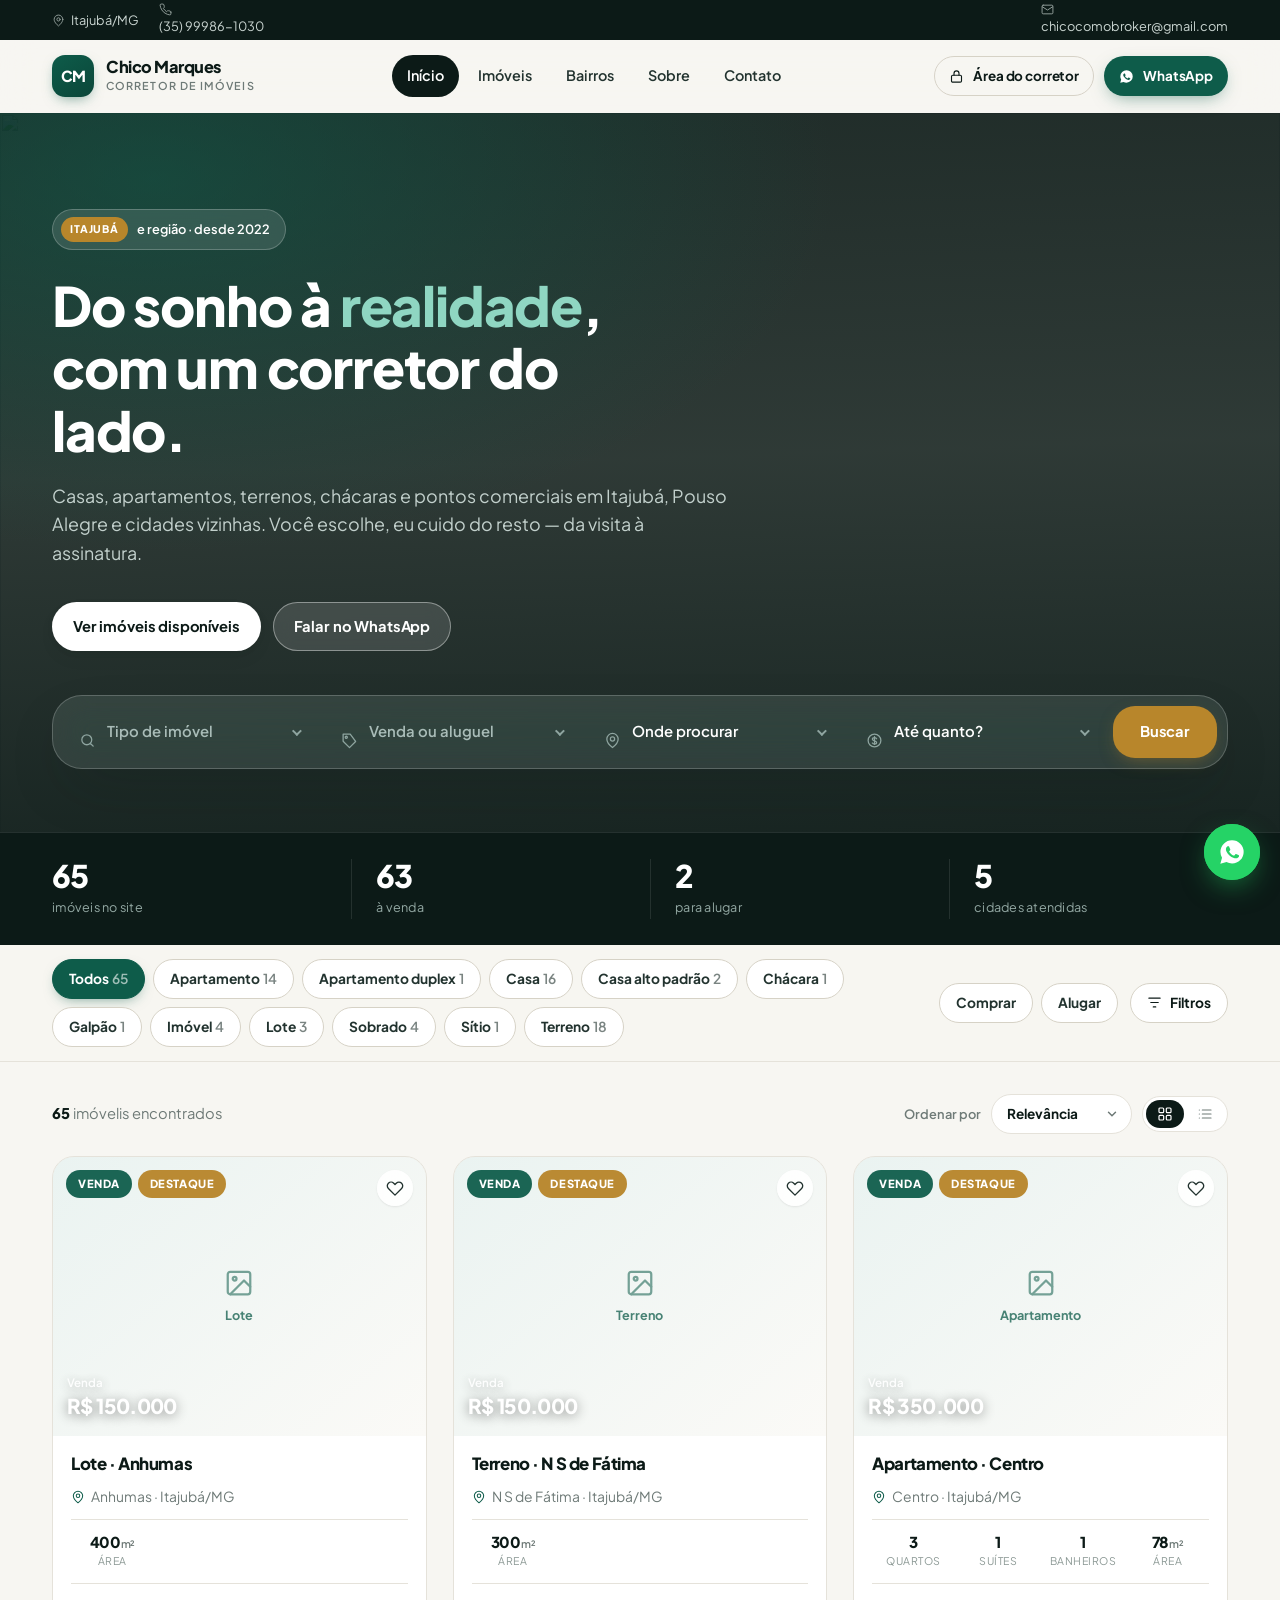
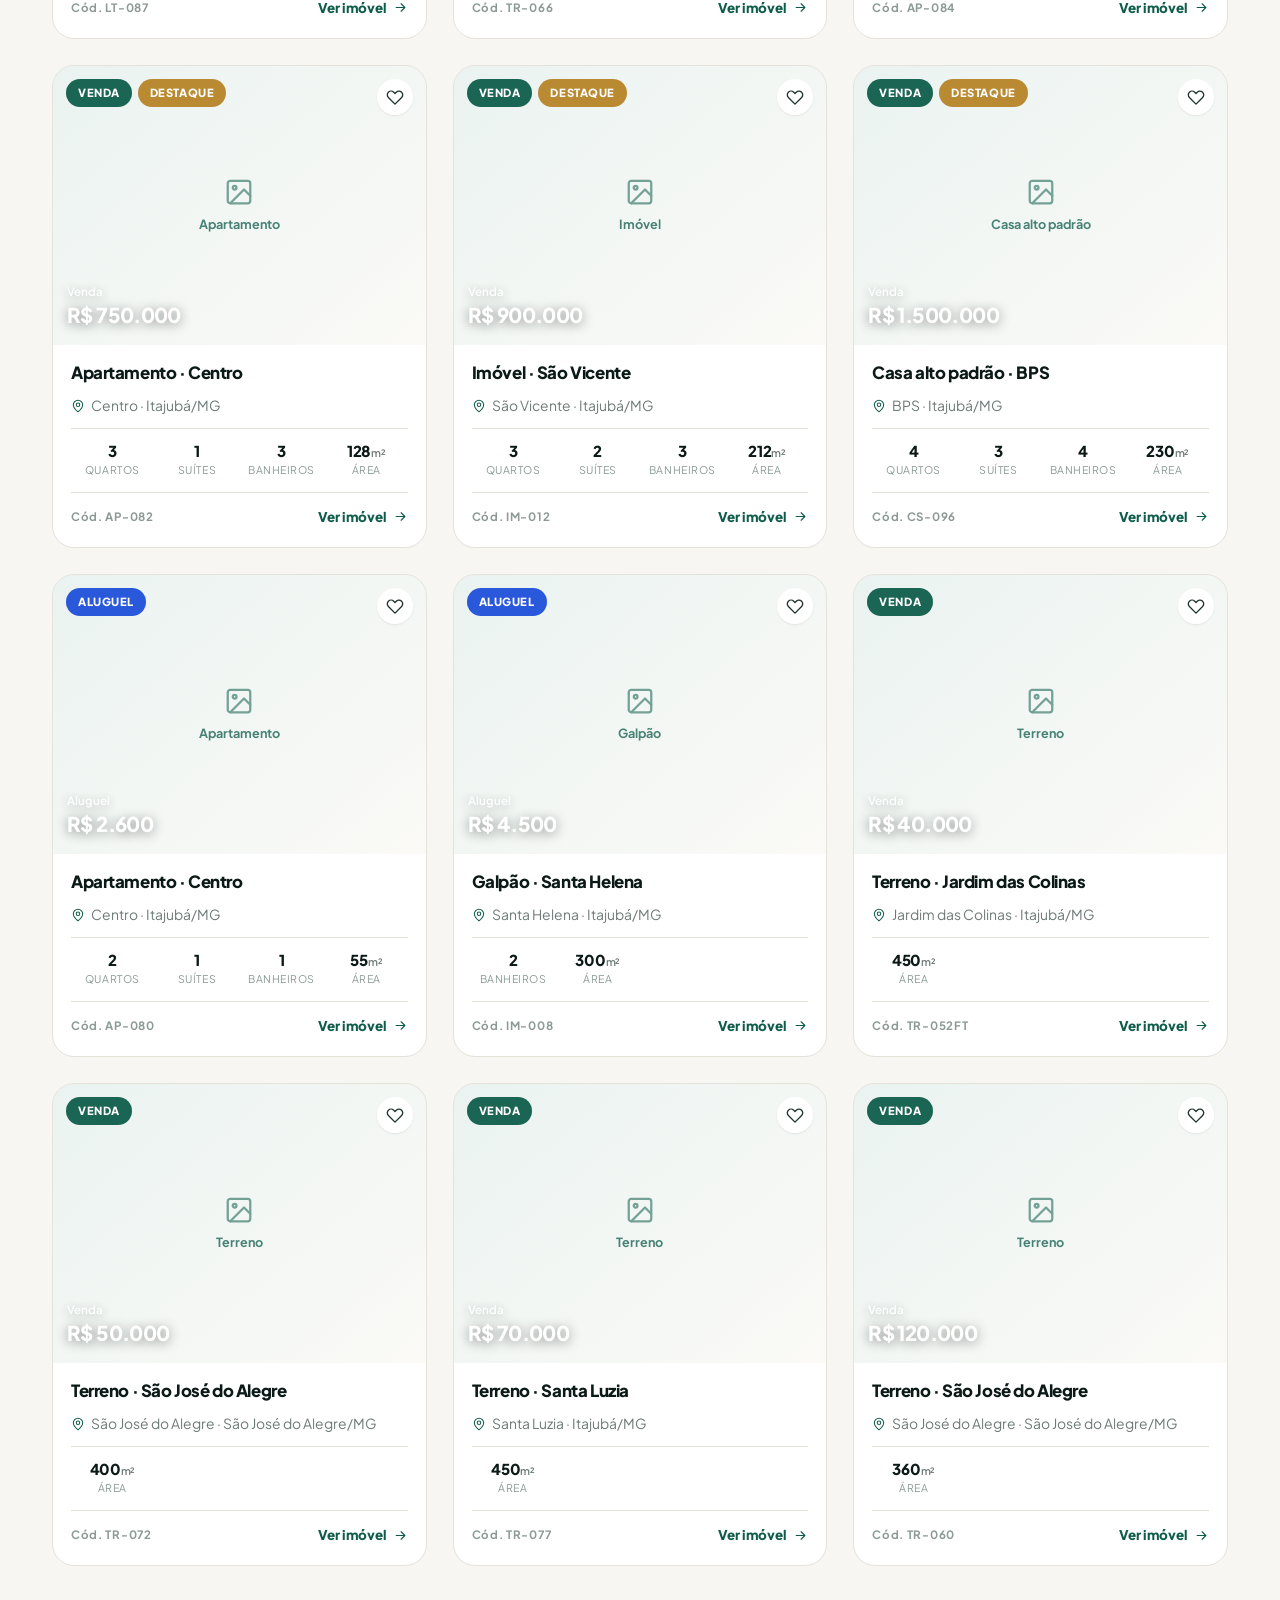
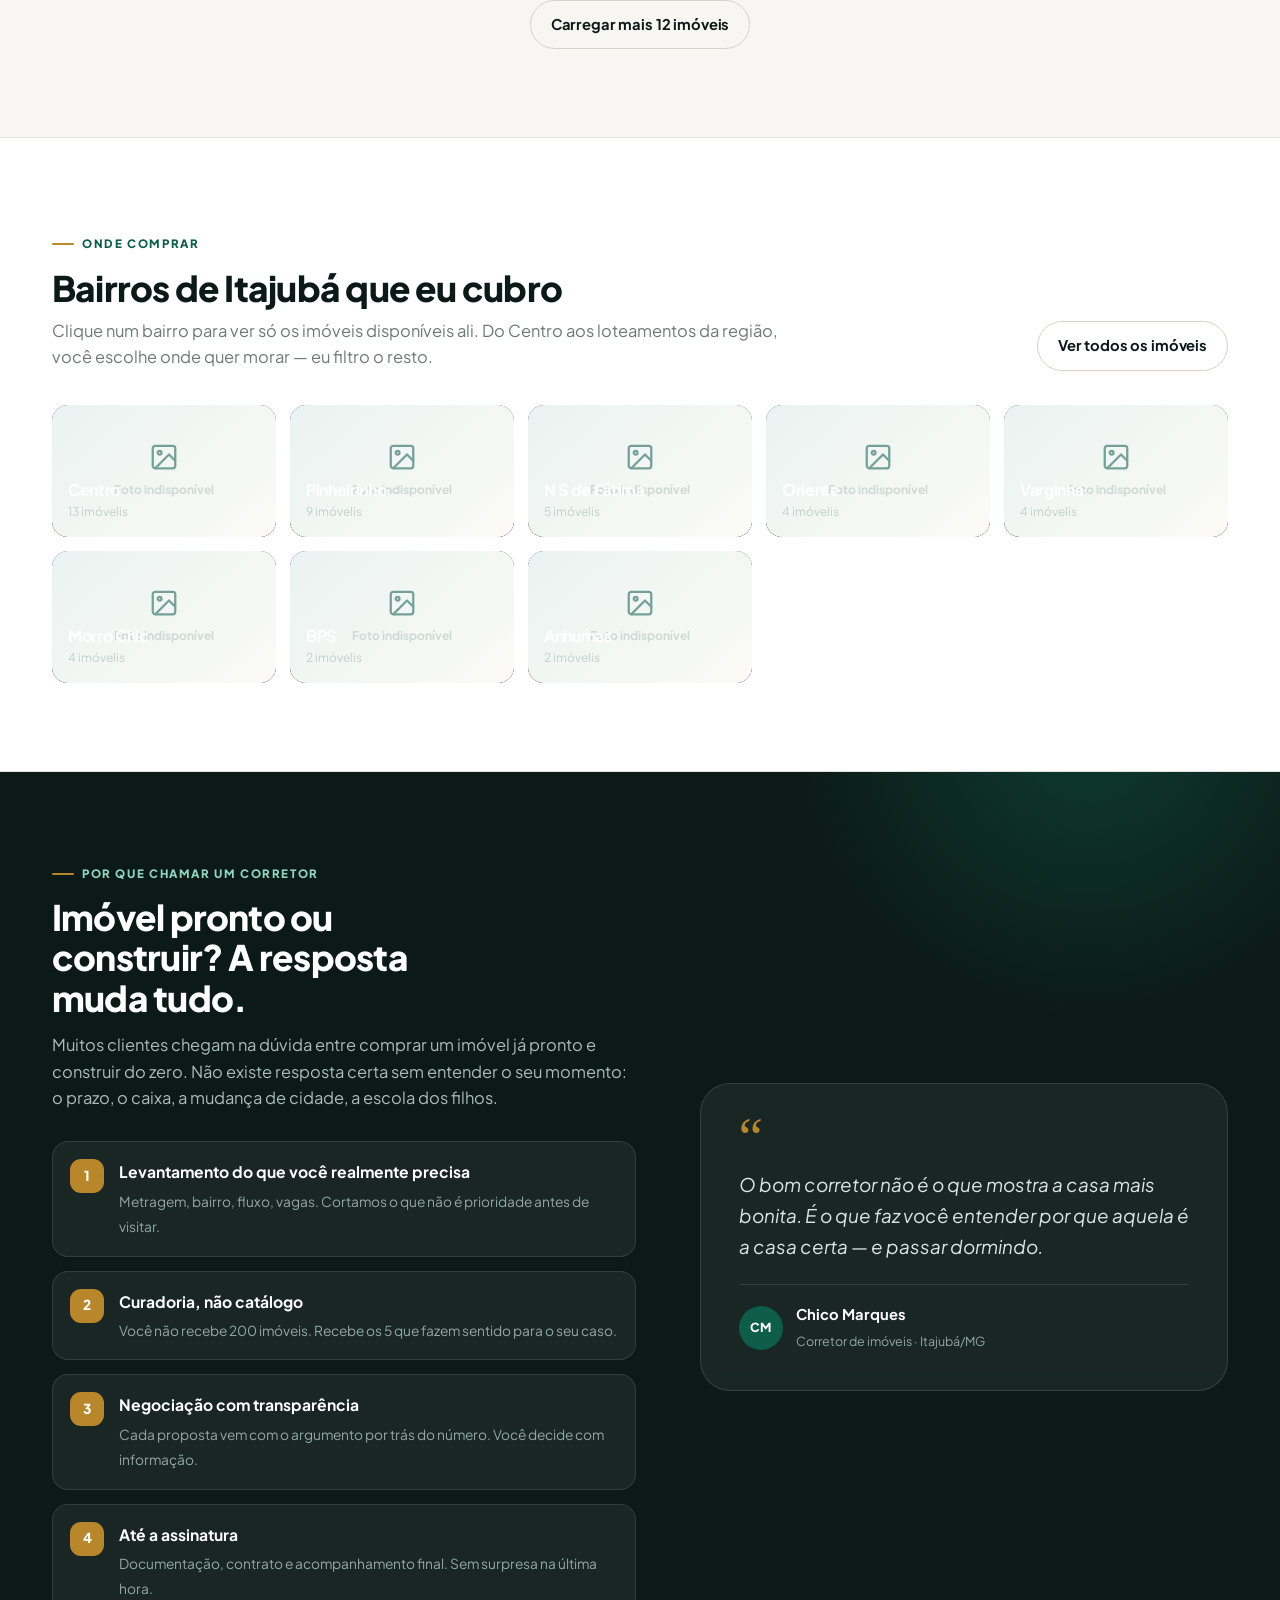
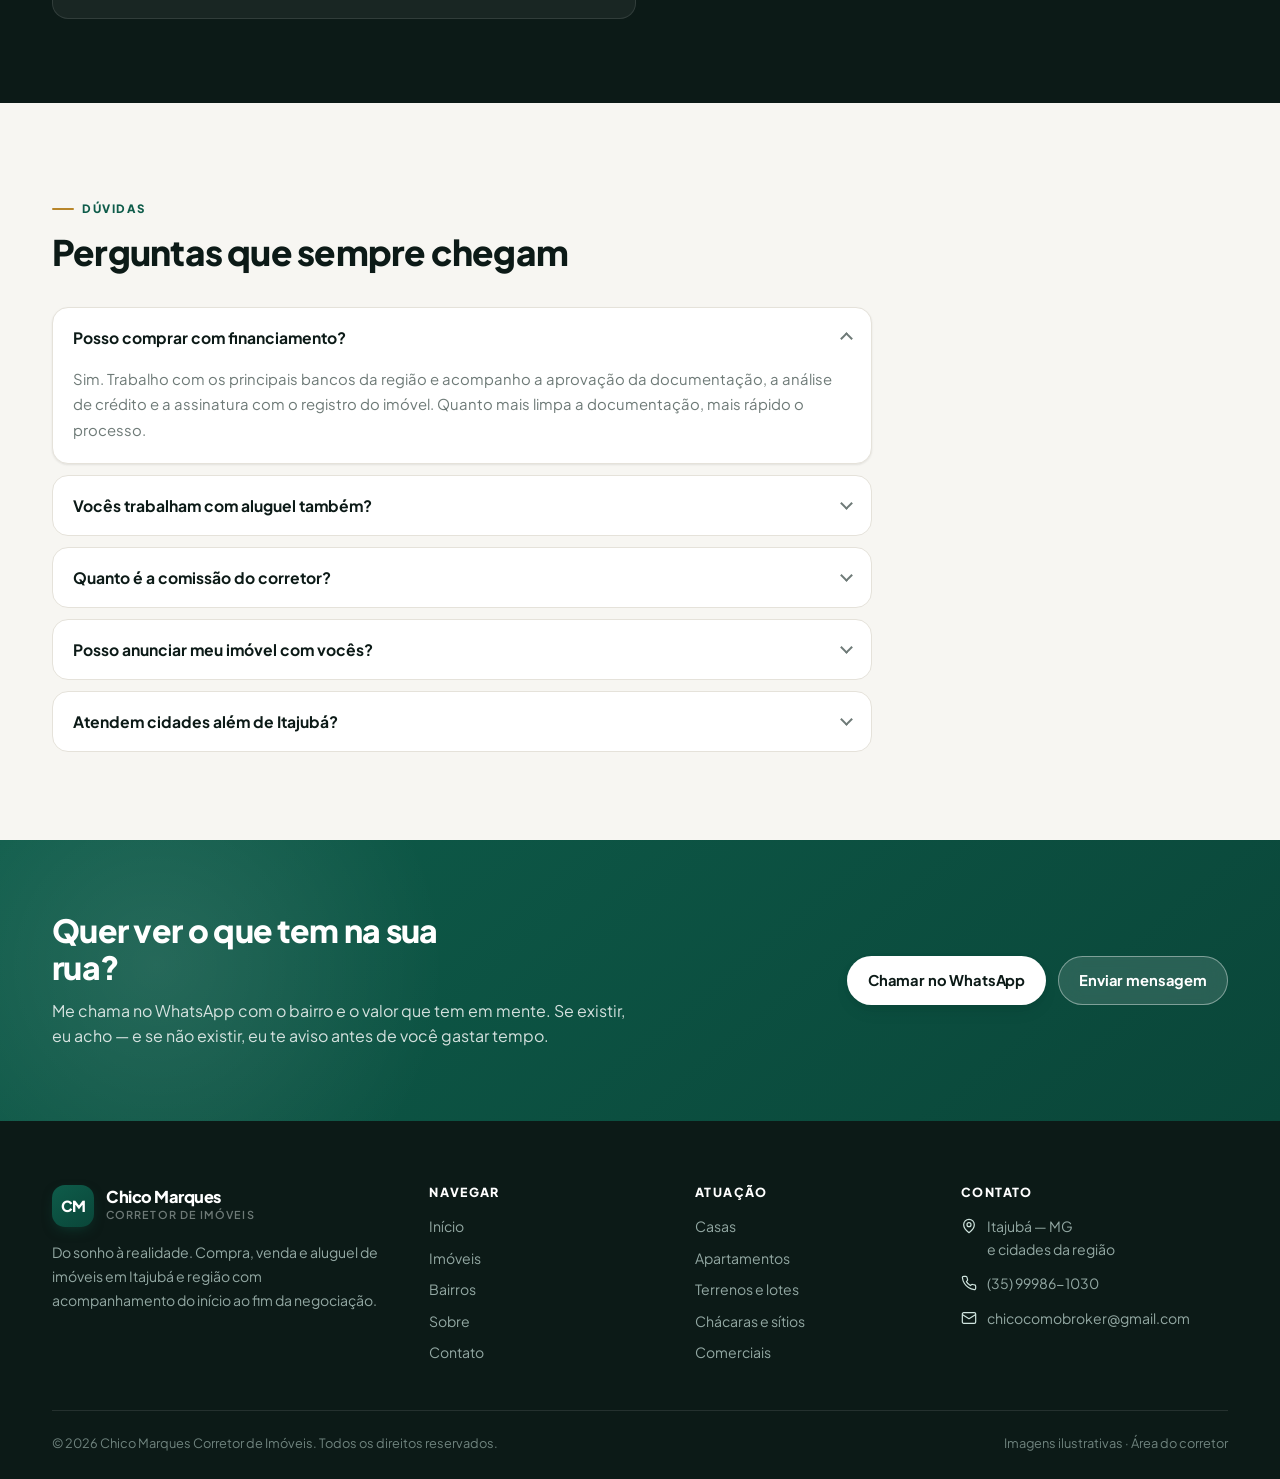
==== commit ca41f639: "Add files via upload tirar a obrigatoriedade da pesquisa" ====
--- a/index.html
+++ b/index.html
@@ -47,11 +47,11 @@
       </div>
       <div class="search-field">
         <span data-ic="pin"></span>
-        <select name="local" id="qLocal" required><option value="" selected>Onde procurar</option></select>
+        <select name="local" id="qLocal"><option value="" selected>Onde procurar</option></select>
       </div>
       <div class="search-field">
         <span data-ic="money"></span>
-        <select name="preco" id="qPreco" required><option value="">Até quanto?</option></select>
+        <select name="preco" id="qPreco"><option value="">Até quanto?</option></select>
       </div>
       <button class="btn btn-gold" type="submit">Buscar</button>
     </form>
@@ -235,7 +235,7 @@
 
 <script src="assets/js/data.js"></script>
 <script src="assets/js/supabase-config.js"></script>
-<script src="assets/js/app.js"></script>
-<script>CM.run('assets/js/home.js')</script>
+<script src="assets/js/app.js?v=3"></script>
+<script>CM.run('assets/js/home.js?v=3')</script>
 </body>
 </html>
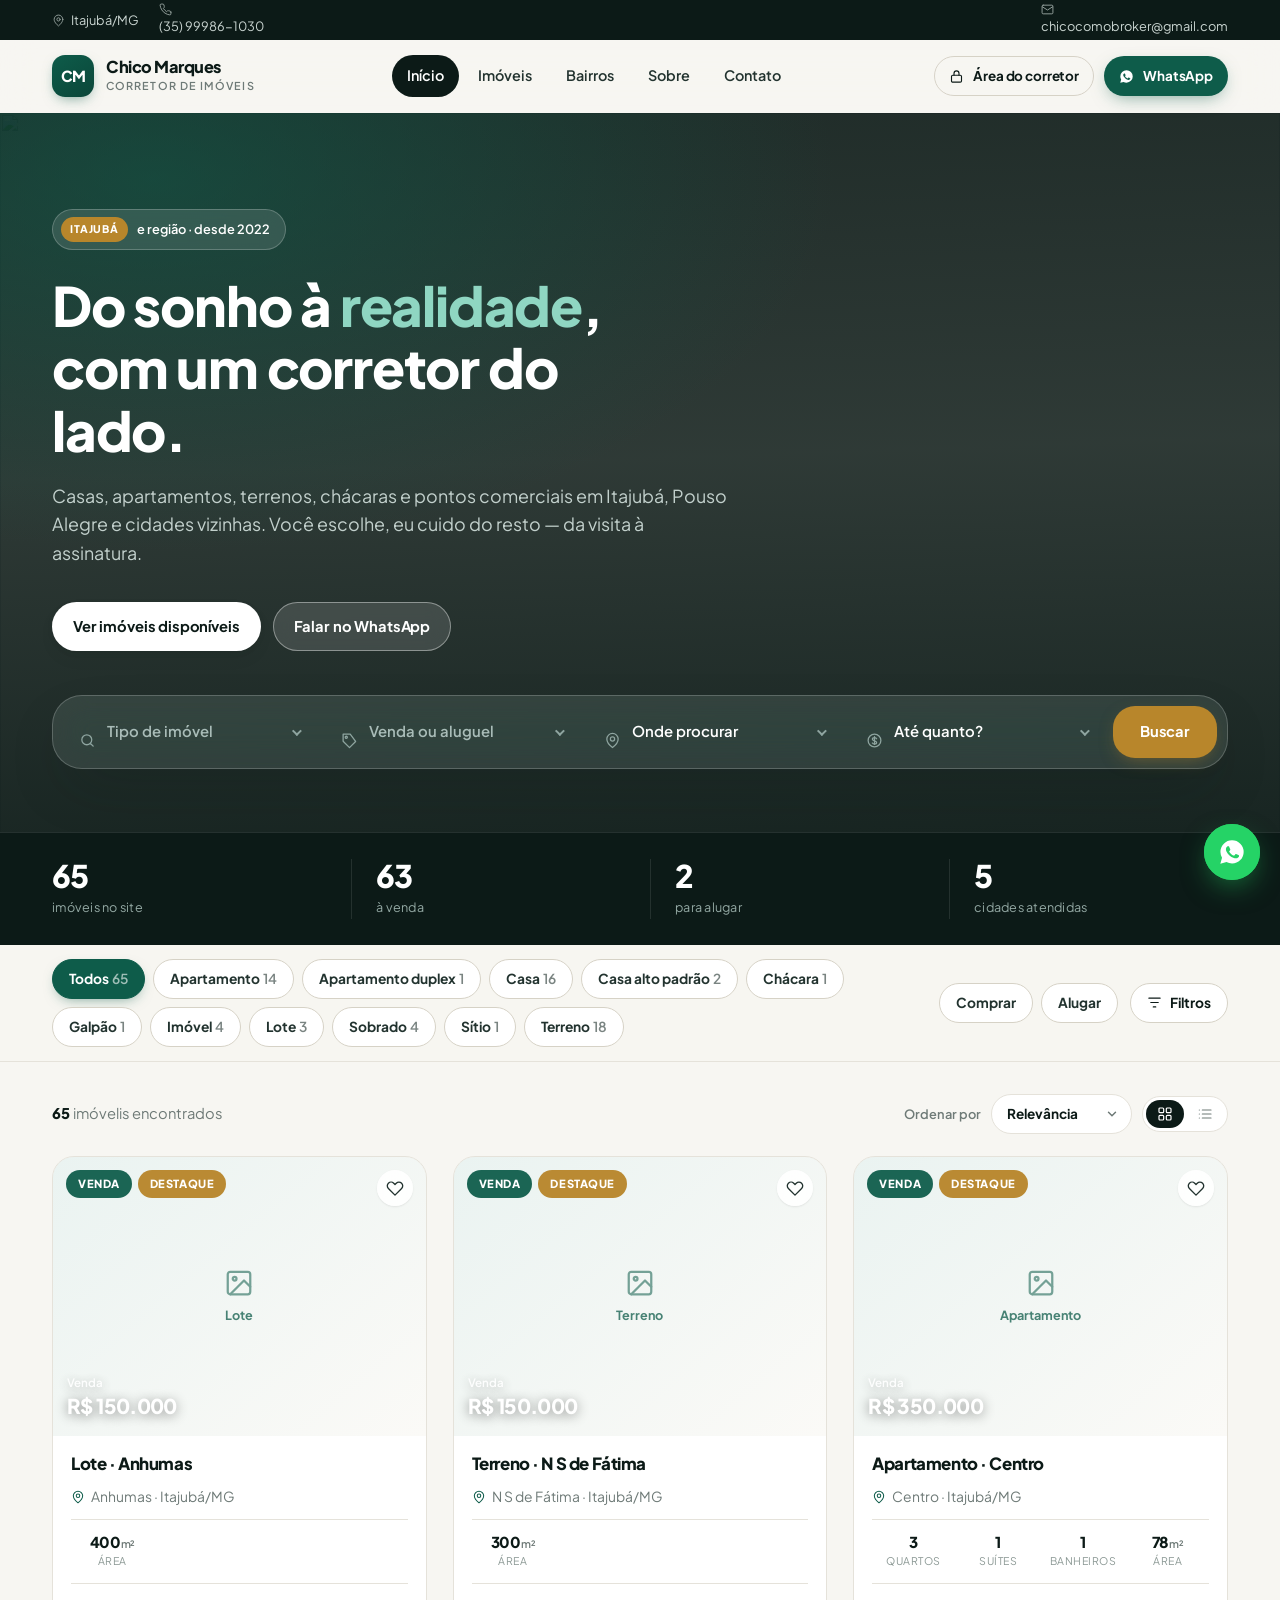
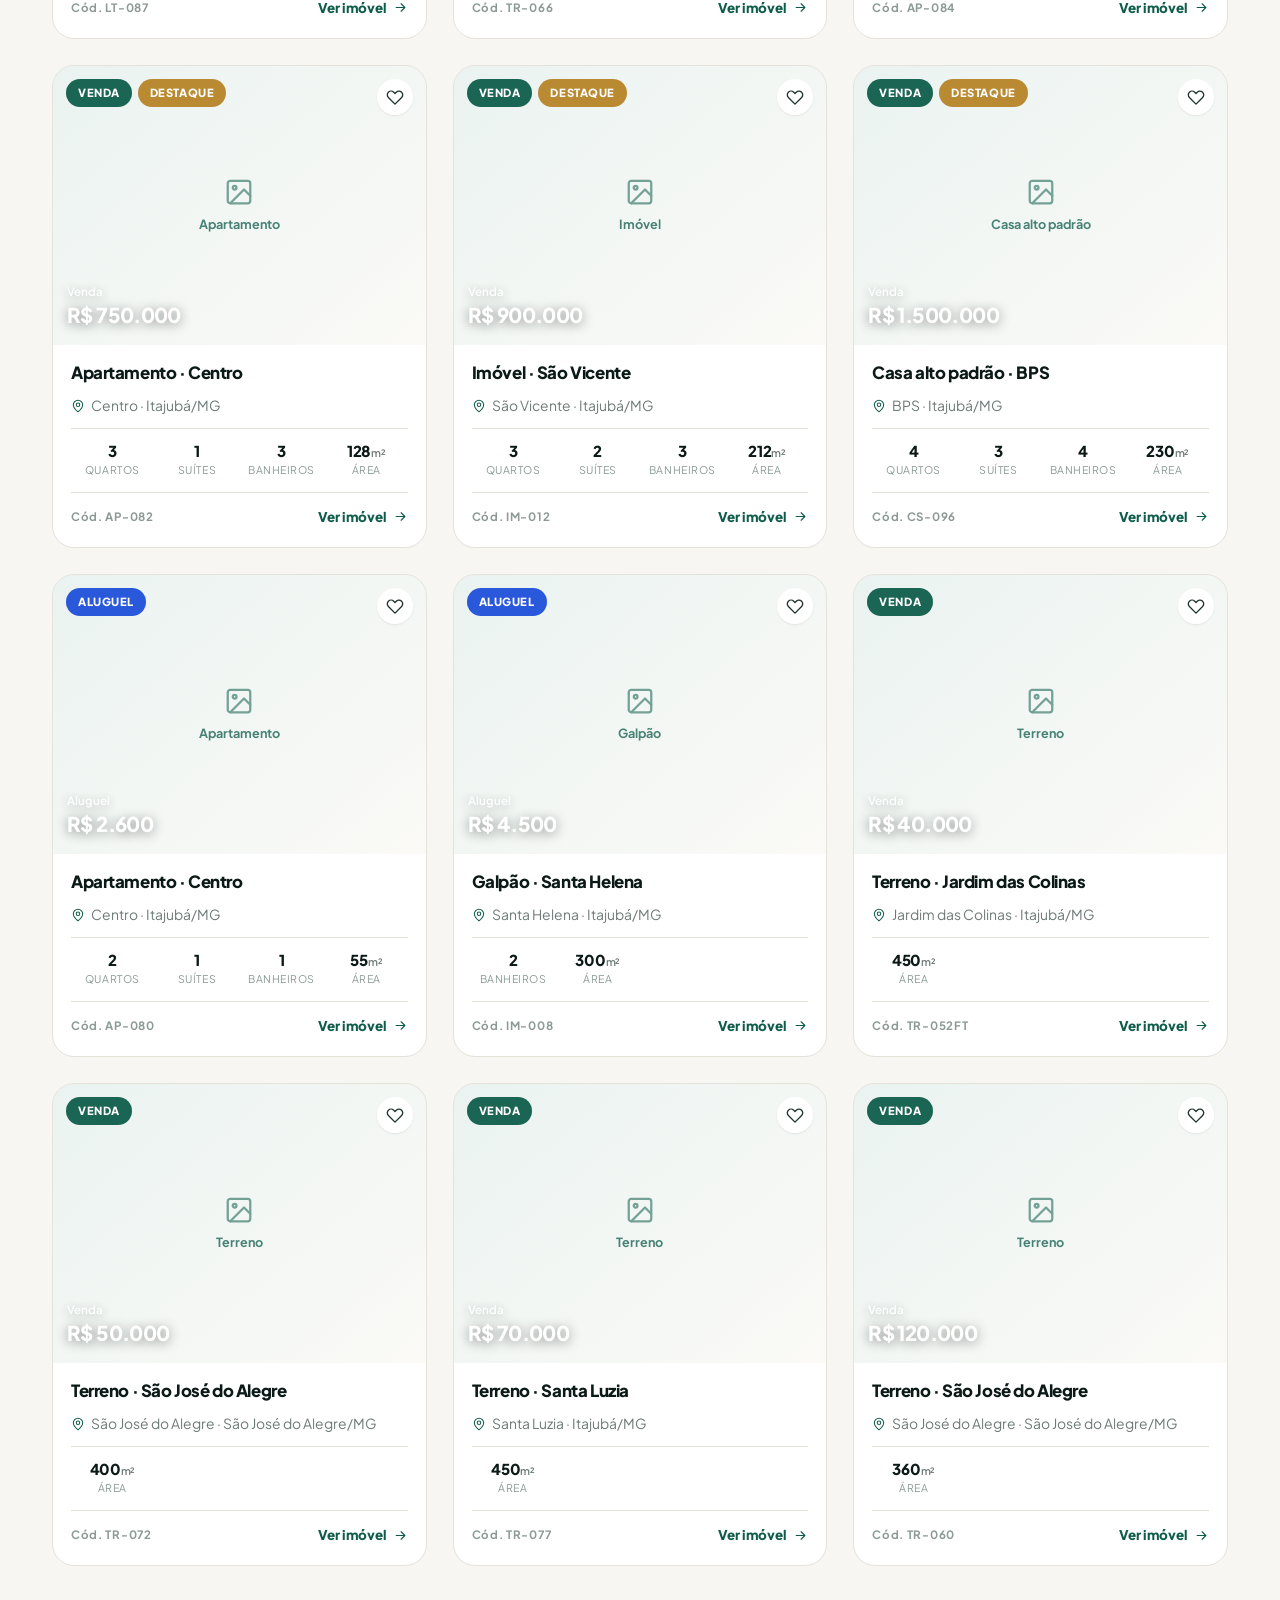
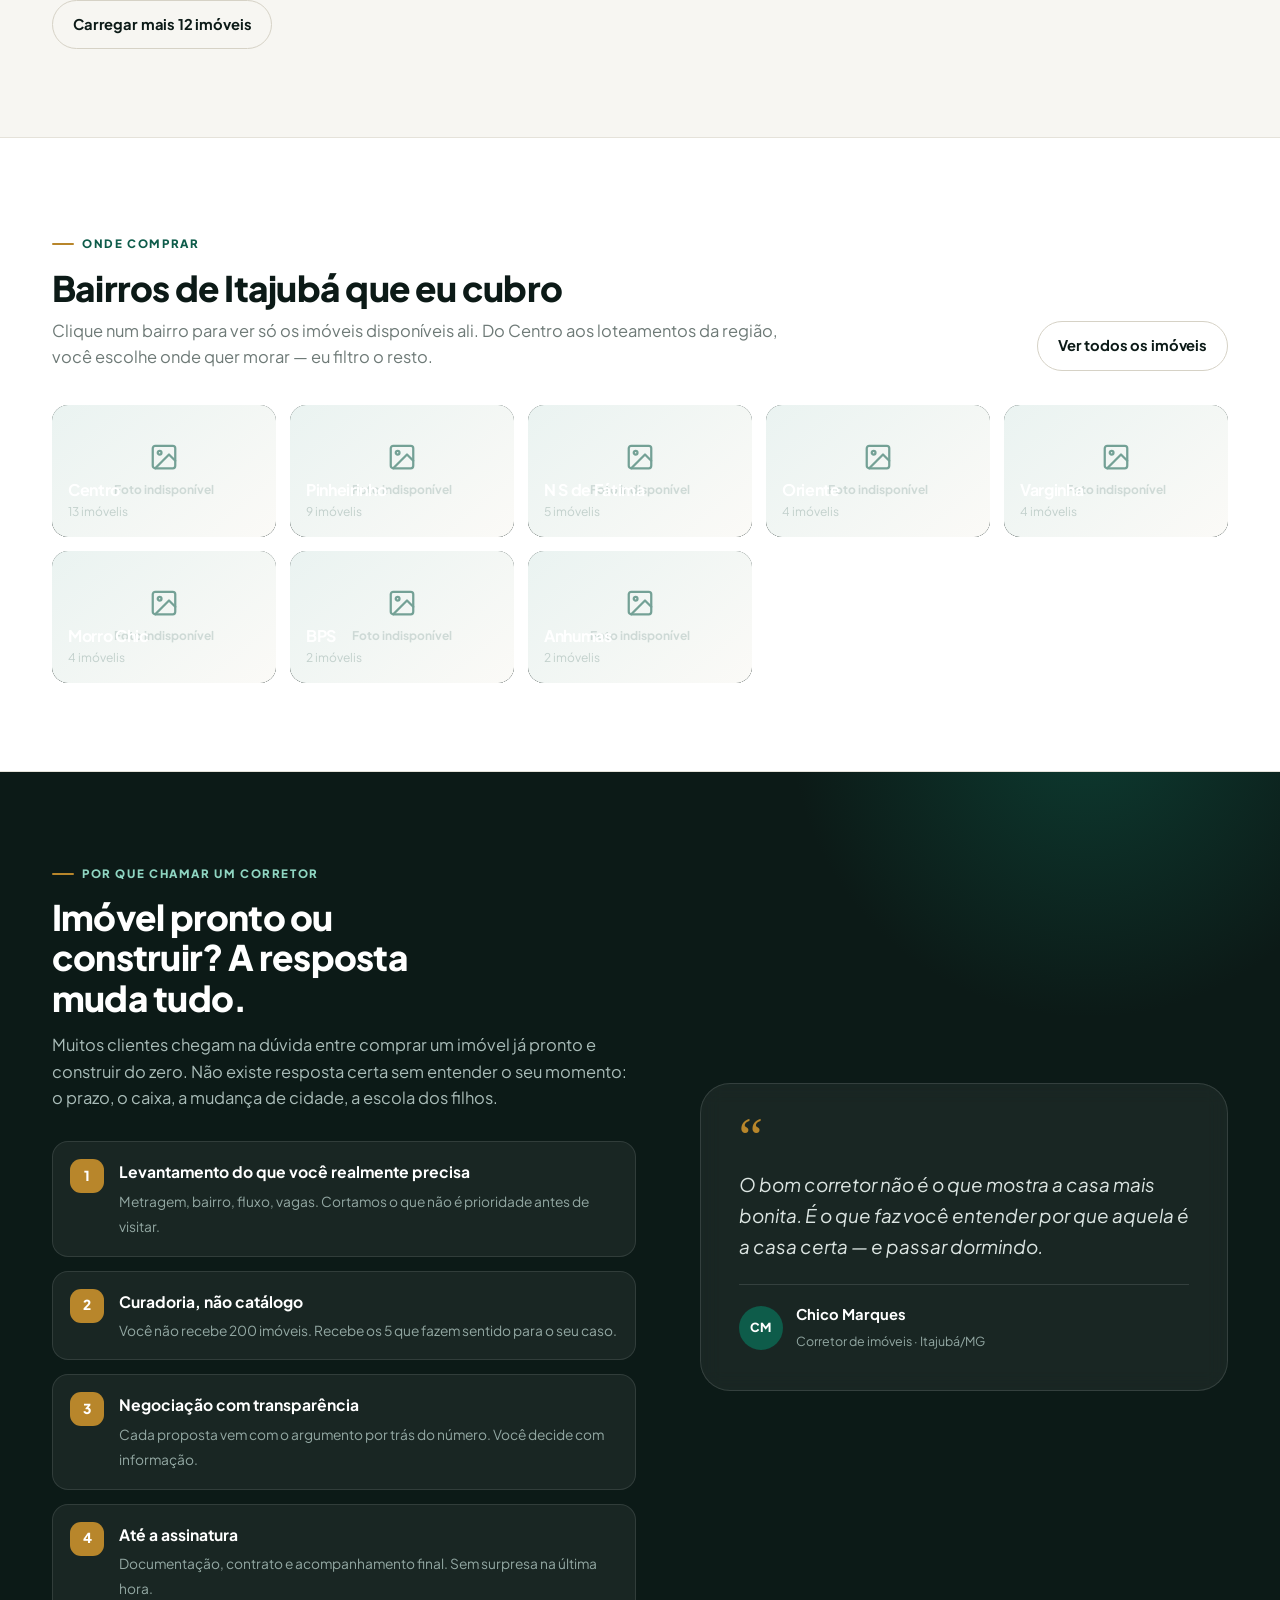
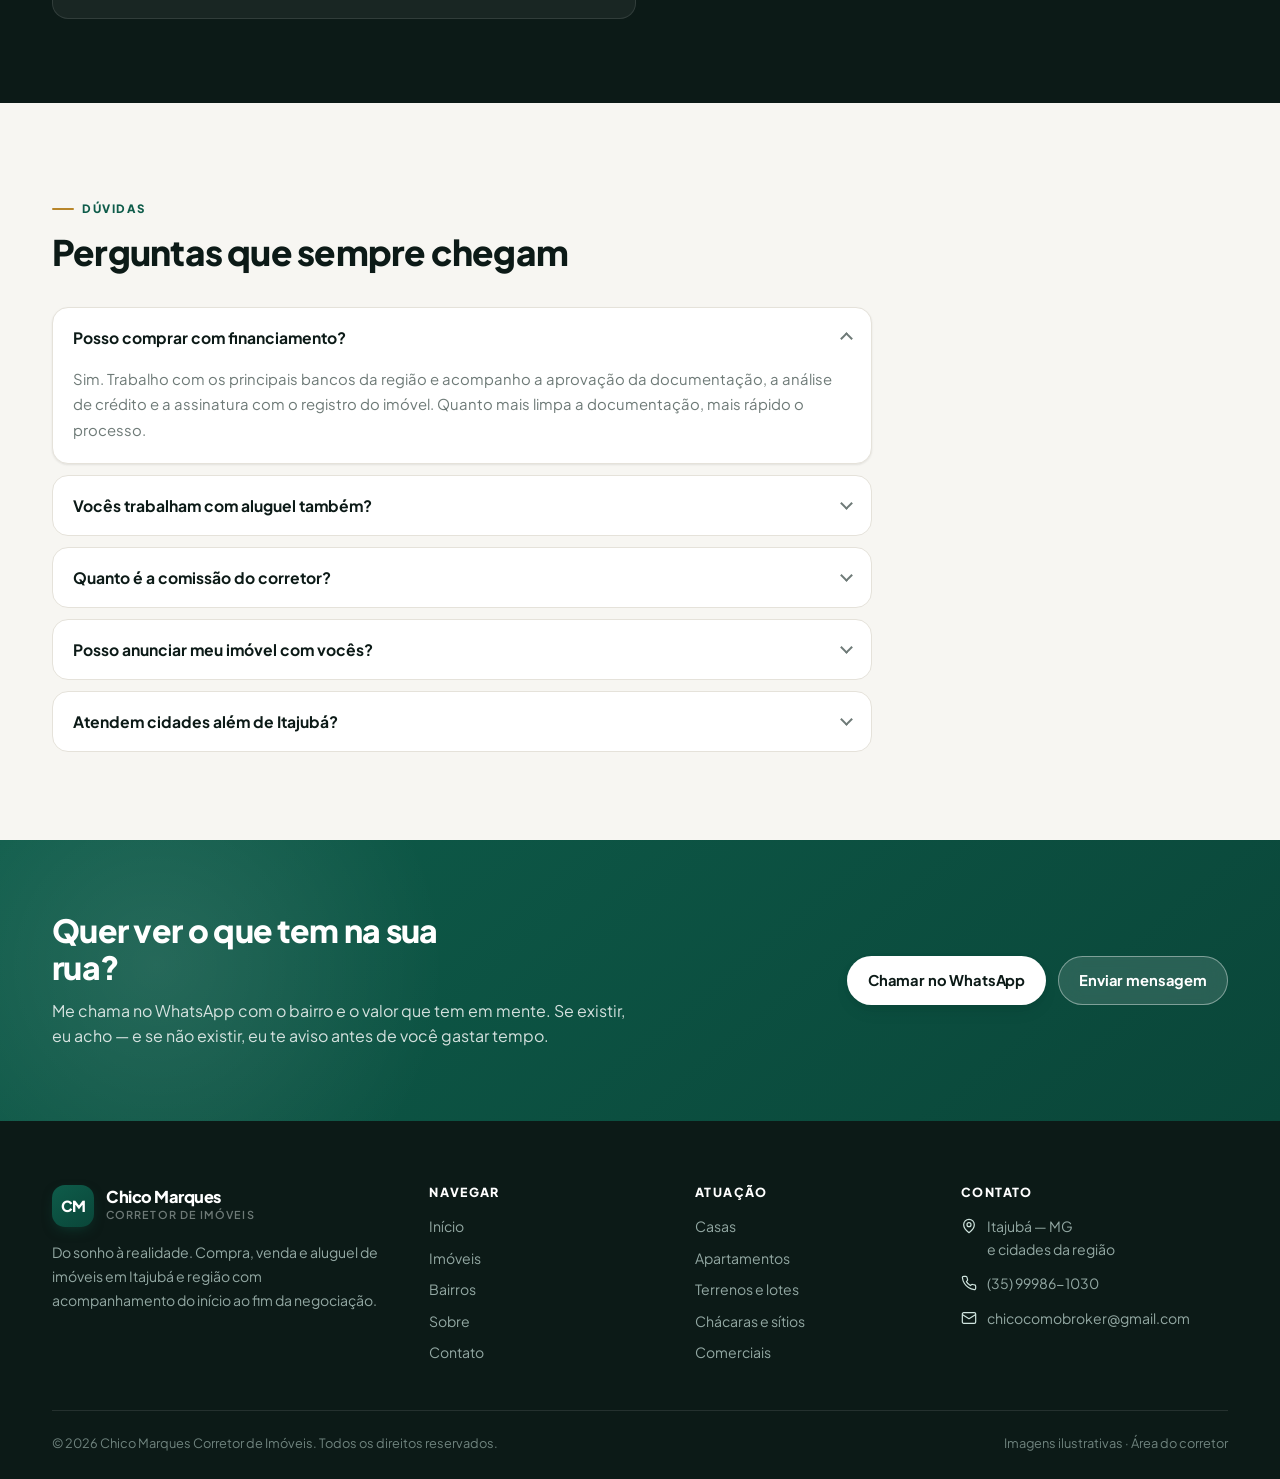
==== commit 4ddea5c1: "Add files via upload" ====
--- a/index.html
+++ b/index.html
@@ -236,6 +236,6 @@
 <script src="assets/js/data.js"></script>
 <script src="assets/js/supabase-config.js"></script>
 <script src="assets/js/app.js?v=3"></script>
-<script>CM.run('assets/js/home.js?v=3')</script>
+<script>CM.run('assets/js/home.js?v=4')</script>
 </body>
 </html>
